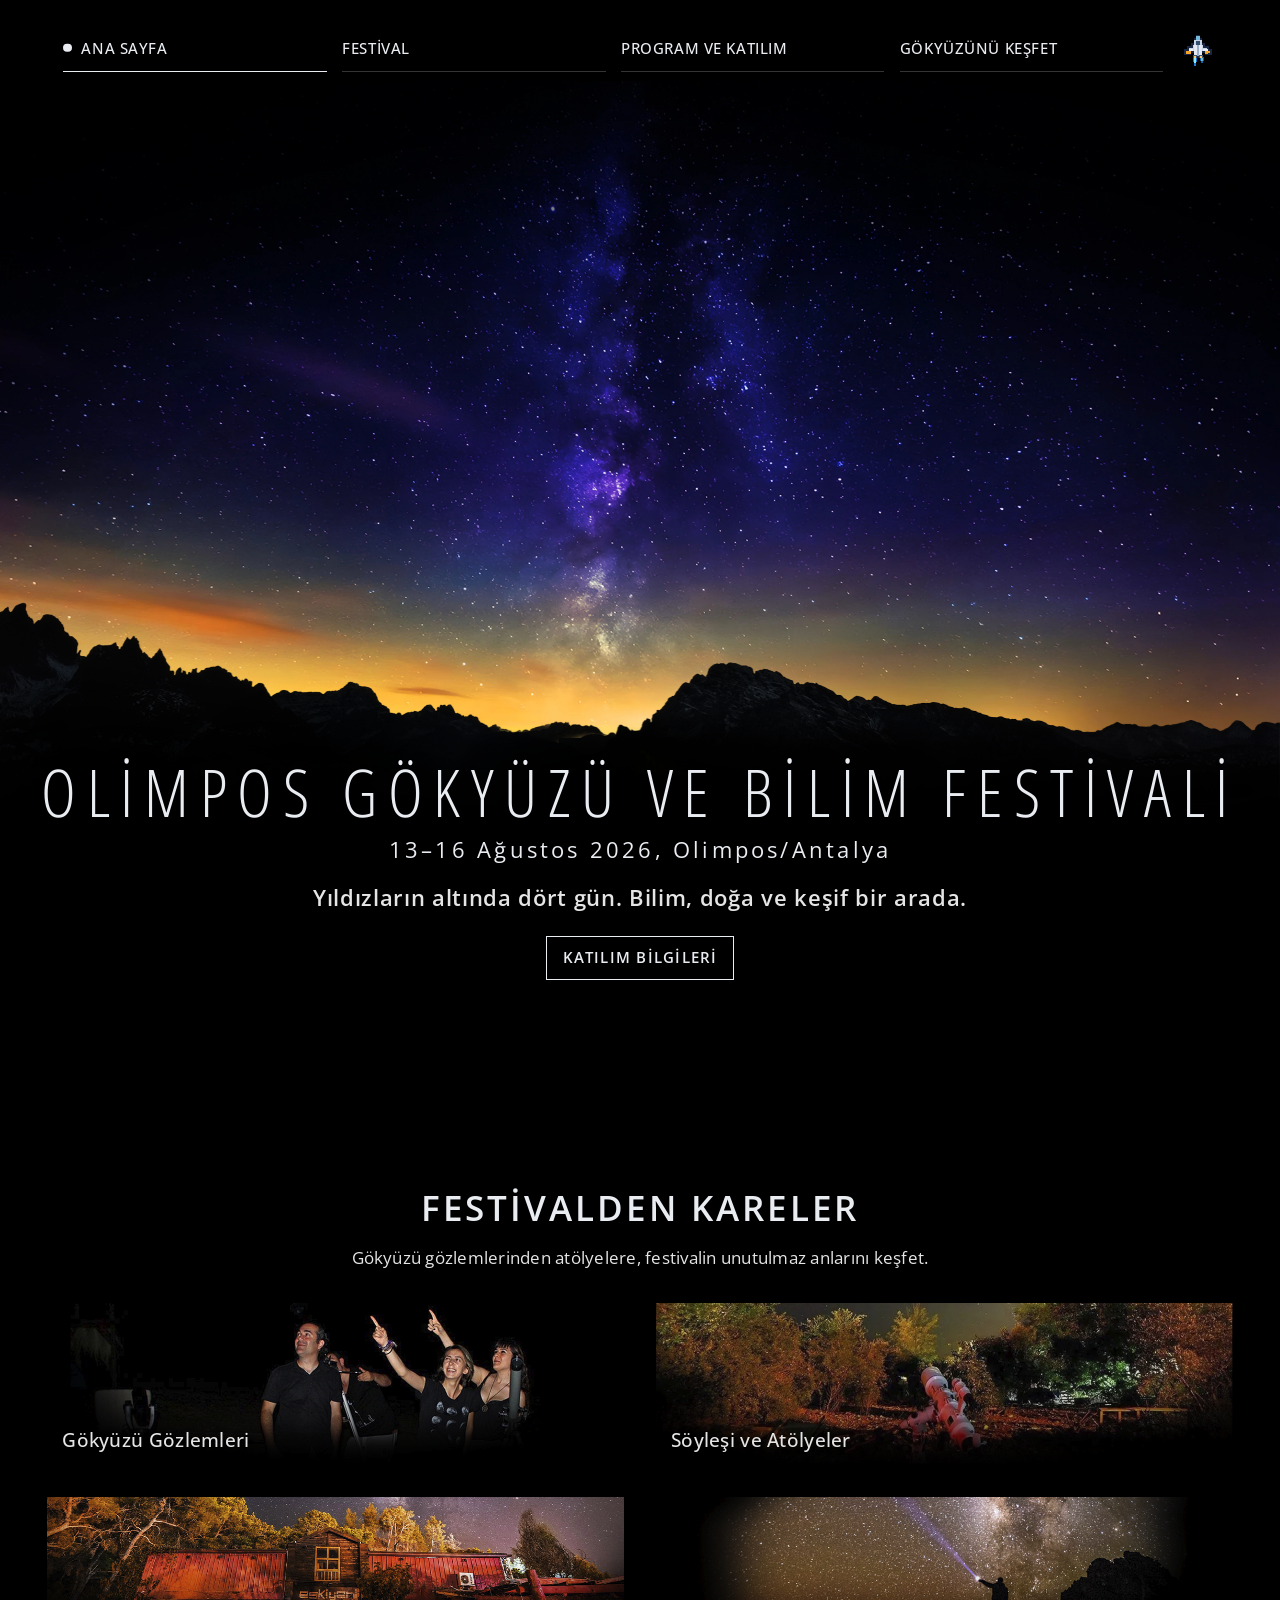
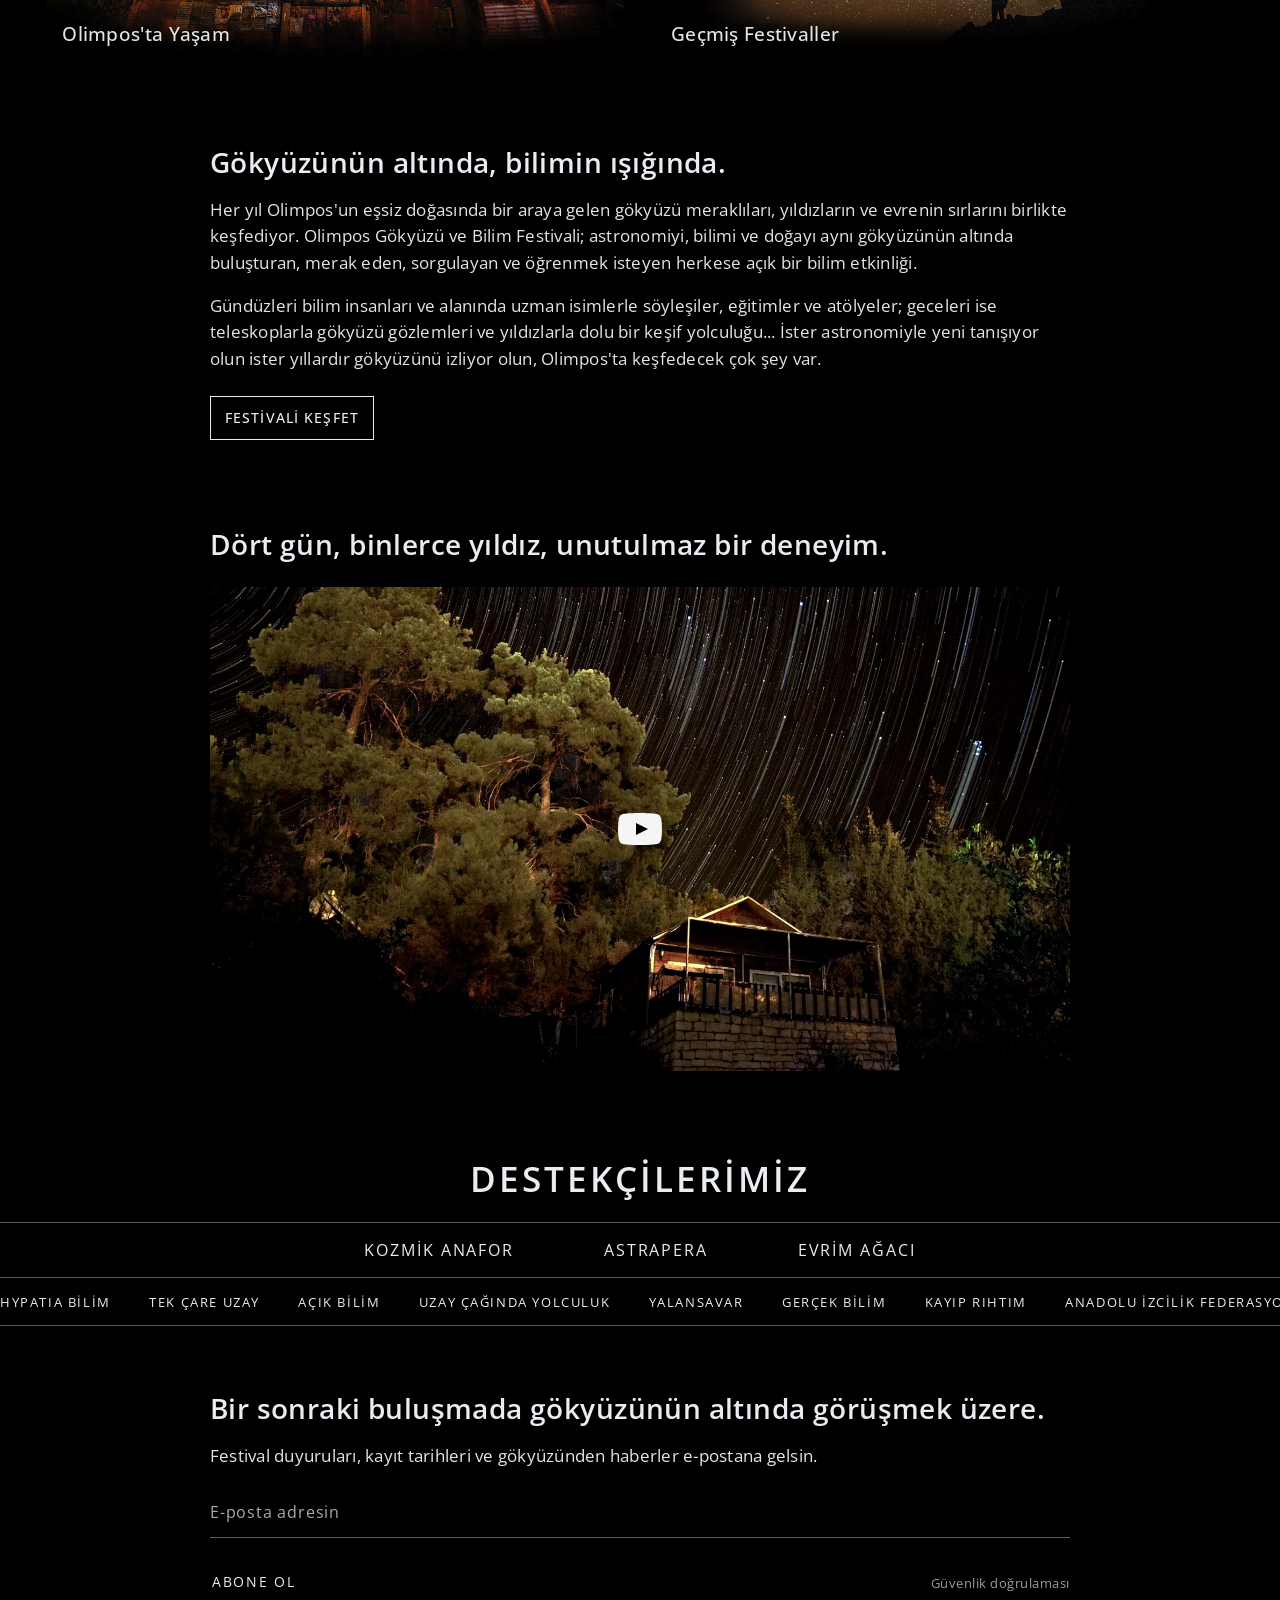
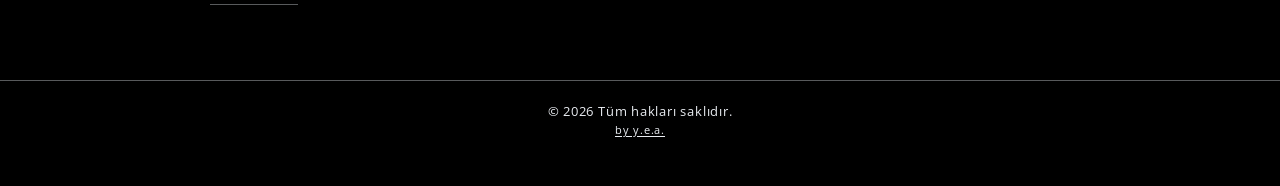
==== index.html @ 91cde5ea "Prevent page scrolling during exploration" ====
<!doctype html>
<html lang="tr">
  <head>
    <meta charset="utf-8">
    <script>document.documentElement.classList.add("hero-initializing"); setTimeout(() => document.documentElement.classList.remove("hero-initializing"), 4000);</script>
    <style>@media (prefers-reduced-motion: no-preference) { .hero-initializing :is(.cloud, .festival-logo, .hero-telescope) { visibility: hidden; } }</style>
    <meta name="viewport" content="width=device-width, initial-scale=1">
    <meta name="theme-color" content="#000000">
    <meta name="description" content="Olimpos Gökyüzü ve Bilim Festivali — 13–16 Ağustos 2026, Olimpos/Antalya.">
    <title>Olimpos Gökyüzü ve Bilim Festivali</title>
    <link rel="preload" href="assets/fonts/OpenSans-Variable.ttf" as="font" type="font/ttf" crossorigin>
    <link rel="stylesheet" href="design-tokens.css?v=20261112-alignment">
    <link rel="stylesheet" href="styles.css?v=20261112-alignment">
    <link rel="stylesheet" href="revision-type.css?v=20261112-alignment">
    <link rel="stylesheet" href="revision-supporters.css?v=20261114-mobile">
    <link rel="stylesheet" href="revision-hero.css?v=20261114-mobile">
    <link rel="stylesheet" href="exploration.css?v=20261120-home-nav">
    <script type="module" src="main.js?v=20261121-scroll-lock"></script>
  </head>
  <body class="homepage">
    <a class="skip-link" href="#top">İçeriğe geç</a>
    <header class="site-header" aria-label="Ana gezinme">
      <button class="menu-toggle" type="button" aria-expanded="false" aria-controls="main-navigation" aria-label="Menüyü aç"><span></span><span></span><span></span></button>
      <nav class="nav-grid" id="main-navigation">
        <a class="nav-link is-current" href="#top" aria-current="page">ANA SAYFA</a>
        <a class="nav-link" href="#festival">FESTİVAL</a>
        <a class="nav-link" href="#katilim">PROGRAM VE KATILIM</a>
        <a class="nav-link" href="#kesfet">GÖKYÜZÜNÜ KEŞFET</a>
        <button class="exploration-launch" type="button" aria-label="Uzay yolculuğunu başlat"><img src="assets/hero/olimpos-uzay-araci.svg" alt=""><span>Biraz uzayda kaybolmaya ne dersin?</span></button>
      </nav>
    </header>

    <main id="top">
      <section class="hero" aria-labelledby="hero-title">
        <div class="hero-stage">
        <div class="hero-art">
          <div class="hero-art-frame" aria-hidden="true">
          <img class="hero-sky" width="3840" height="2160" fetchpriority="high" src="assets/hero/sky.webp?v=20261111-sky-32" alt="">
          <img class="cloud cloud-1" src="assets/hero/cloud-1.webp?v=20261111-assets-22" alt="">
          <img class="cloud cloud-2" src="assets/hero/cloud-2.webp?v=20261111-assets-22" alt="">
          <img class="cloud cloud-3" src="assets/hero/cloud-3.webp?v=20261111-assets-22" alt="">
          <img class="cloud cloud-4" src="assets/hero/cloud-4.webp?v=20261111-assets-22" alt="">
          <img class="cloud cloud-5" src="assets/hero/cloud-5.webp?v=20261111-assets-22" alt="">
          <img class="cloud cloud-6" src="assets/hero/cloud-6.webp?v=20261111-assets-22" alt="">
          <img class="cloud cloud-7" src="assets/hero/cloud-7.webp?v=20261111-assets-22" alt="">
          <img class="cloud cloud-8" src="assets/hero/cloud-8.webp?v=20261111-assets-22" alt="">
          <img class="festival-logo" width="790" height="954" src="assets/hero/festival-logo.webp?v=20261030-mobile-7" alt="Olimpos Gökyüzü ve Bilim Festivali logosu">
          <img class="hero-mountains" src="assets/hero/mountains.webp?v=20261111-mountains-31" alt="">
          <img class="hero-telescope" width="210" height="390" src="assets/hero/telescope.svg?v=20261030-mobile-7" alt="">
          </div>
          <div class="exploration" hidden>
            <button class="exploration-sound" type="button" aria-label="Müziği aç" aria-pressed="false">♪ <span>Ses aç</span></button>
            <button class="exploration-tilt exploration-button" type="button" hidden>Eğim kontrolünü aç</button>
            <p class="exploration-touch-hint" hidden>Çıkmak için dokun veya kaydır</p>
            <canvas class="exploration-canvas" aria-hidden="true"></canvas>
            <p class="exploration-hint">Yön: Fare / ↑ ↓ ← →<br>Hızlanma: Shift • Çıkış: Esc</p>
            <div class="exploration-card" hidden>
              <strong class="exploration-card-title"></strong>
              <div class="exploration-card-progress" aria-hidden="true"></div>
              <p class="exploration-card-text"></p>
            </div>
          </div>
        </div>
        <div class="hero-copy">
          <h1 id="hero-title">OLİMPOS GÖKYÜZÜ VE BİLİM FESTİVALİ</h1>
          <p class="hero-date">13–16 Ağustos 2026, <a class="location-link" id="festival-location" href="https://www.google.com/maps/place/Olympos+DonKi%C5%9Fot+Pansiyon/@36.3846745,30.4477961,17z/data=!3m1!4b1!4m9!3m8!1s0x14c236da8fca4981:0x79dd71e3583a128e!5m2!4m1!1i2!8m2!3d36.3846745!4d30.4477961!16s%2Fg%2F113fjj8ng?entry=ttu&amp;g_ep=EgoyMDI2MTAyOC4wIKXMDSoASAFQAw%3D%3D" target="_blank" rel="noopener noreferrer">Olimpos/Antalya</a></p>
          <p class="hero-tagline">Yıldızların altında dört gün. Bilim, doğa ve keşif bir arada.</p>
          <a class="outline-link hero-cta" id="katilim" href="#footer">KATILIM BİLGİLERİ</a>
        </div>
        </div>
      </section>

      <section class="gallery page-section" id="kesfet" aria-labelledby="gallery-title">
        <header class="section-heading reveal">
          <h2 id="gallery-title">FESTİVALDEN KARELER</h2>
          <p>Gökyüzü gözlemlerinden atölyelere, festivalin unutulmaz anlarını keşfet.</p>
        </header>
        <div class="gallery-grid" id="gallery-grid"></div>
      </section>

      <section class="about page-section" id="festival" aria-labelledby="about-title">
        <div class="about-copy reveal">
          <h2 id="about-title">Gökyüzünün altında, bilimin ışığında.</h2>
          <p>Her yıl Olimpos'un eşsiz doğasında bir araya gelen gökyüzü meraklıları, yıldızların ve evrenin sırlarını birlikte keşfediyor. Olimpos Gökyüzü ve Bilim Festivali; astronomiyi, bilimi ve doğayı aynı gökyüzünün altında buluşturan, merak eden, sorgulayan ve öğrenmek isteyen herkese açık bir bilim etkinliği.</p>
          <p>Gündüzleri bilim insanları ve alanında uzman isimlerle söyleşiler, eğitimler ve atölyeler; geceleri ise teleskoplarla gökyüzü gözlemleri ve yıldızlarla dolu bir keşif yolculuğu... İster astronomiyle yeni tanışıyor olun ister yıllardır gökyüzünü izliyor olun, Olimpos'ta keşfedecek çok şey var.</p>
          <a class="outline-link about-link" href="#footer">FESTİVALİ KEŞFET</a>
        </div>
      </section>

      <section class="film page-section" aria-labelledby="film-title">
        <div class="film-inner reveal">
          <h2 id="film-title">Dört gün, binlerce yıldız, unutulmaz bir deneyim.</h2>
          <button class="film-cover" type="button" aria-label="Festival videosunu oynat">
            <img src="assets/images/video-cover.webp" alt="Olimpos'ta yıldız izleri ve gece manzarası">
            <span class="play-mark" aria-hidden="true"><svg viewBox="0 0 46 32"><path d="M44.1 5a5.6 5.6 0 0 0-3.9-4C36.8 0 23 0 23 0S9.2 0 5.8 1A5.6 5.6 0 0 0 1.9 5 57 57 0 0 0 1 16a57 57 0 0 0 .9 11 5.6 5.6 0 0 0 3.9 4c3.4 1 17.2 1 17.2 1s13.8 0 17.2-1a5.6 5.6 0 0 0 3.9-4A57 57 0 0 0 45 16a57 57 0 0 0-.9-11Z" fill="currentColor"/><path d="m19 22 12-6-12-6v12Z" fill="#000"/></svg></span>
          </button>
        </div>
      </section>

      <section class="supporters" aria-labelledby="supporters-title">
        <h2 class="reveal" id="supporters-title">DESTEKÇİLERİMİZ</h2>
        <div class="supporter-featured" id="featured-supporters"></div>
        <div class="marquee" tabindex="0" aria-label="Festival destekçileri">
          <div class="marquee-track" id="supporter-track"></div>
        </div>
      </section>

      <section class="newsletter page-section" aria-labelledby="newsletter-title">
        <div class="newsletter-inner reveal">
          <h2 id="newsletter-title">Bir sonraki buluşmada gökyüzünün altında görüşmek üzere.</h2>
          <p>Festival duyuruları, kayıt tarihleri ve gökyüzünden haberler e-postana gelsin.</p>
          <form class="newsletter-form" aria-label="E-posta bülteni">
            <label class="visually-hidden" for="email">E-posta adresin</label>
            <input id="email" name="email" type="email" placeholder="E-posta adresin" autocomplete="email" aria-describedby="newsletter-status" required>
            <div class="captcha-slot" id="captcha-slot" aria-label="CAPTCHA doğrulama alanı"><span>Güvenlik doğrulaması</span></div>
            <input class="honeypot" name="website" tabindex="-1" autocomplete="off" aria-hidden="true">
            <button class="outline-link text-link" type="submit">ABONE OL</button>
            <p class="newsletter-status" id="newsletter-status" role="status" aria-live="polite"></p>
          </form>
        </div>
      </section>
    </main>

    <footer class="site-footer" id="footer">
      <p>© 2026 Tüm hakları saklıdır.<br><a class="footer-credit" href="https://yemreatasayar.com/" target="_blank" rel="noopener noreferrer">by y.e.a.</a></p>
    </footer>
    <div class="sponsor-preview" aria-hidden="true"><img alt=""></div>
  </body>
</html>
---- design-tokens.css ----
:root {
  --color-bg: #000; --color-heading: #e9ecf1; --color-body: #e5e5e5;
  --color-muted: #9b9b9b; --color-accent: #eec341; --color-divider: rgba(232,236,241,.38);
  --color-border: #e9ecf1; --color-error: #ff9b9b;
  --ink: var(--color-bg); --paper: var(--color-heading); --copy: var(--color-body);
  --muted: var(--color-muted); --hairline: var(--color-divider);
  --gutter: clamp(32px, 3.7vw, 80px); --wide-max: 1600px; --reading-max: 860px;
  --section-space: clamp(64px, 6.7vw, 104px); --newsletter-space: clamp(48px, 5vw, 72px);
  --section-gap: var(--section-space); --newsletter-gap: var(--newsletter-space);
  --section-title-size: clamp(28px, 2.7vw, 42px); --content-title-size: clamp(24px, 2.15vw, 32px);
  --page-title-size: clamp(36px, 3.5vw, 56px); --card-title-size: clamp(18px, 1.5vw, 24px);
  --body-size: clamp(16px, 1.3vw, 20px); --helper-size: clamp(14px, 1.05vw, 16px);
  --action-font-size: clamp(14px, 1.08vw, 16px); --control-height: 44px;
  --space-heading: 16px; --space-content: 32px; --space-paragraph: 16px;
  --space-action: 24px; --space-field: 8px; --card-gap: 32px;
  --motion-action: .22s; --motion-reveal: .5s;
}
@media (max-width: 800px) {
  :root { --gutter: clamp(20px, 5vw, 40px); --section-space: 56px; --newsletter-space: 48px;
    --section-title-size: clamp(26px, 4.4vw, 34px); --content-title-size: clamp(23px, 3.8vw, 28px);
    --page-title-size: clamp(30px, 6vw, 40px); --card-title-size: 19px; --body-size: 16px;
    --helper-size: 14px; --action-font-size: 14px; --space-content: 24px; --card-gap: 16px; }
}
@media (max-width: 520px) { :root { --card-title-size: 18px; } }
---- styles.css ----
@font-face {
  font-family: "Open Sans";
  src: url("assets/fonts/OpenSans-Variable.ttf") format("truetype");
  font-style: normal;
  font-weight: 300 800;
  font-display: swap;
}
@font-face {
  font-family: "Open Sans Condensed";
  src: url("assets/fonts/OpenSans-Condensed-Light.ttf") format("truetype");
  font-style: normal;
  font-weight: 300;
  font-display: swap;
}

:root {
  color-scheme: dark;
  font-family: "Open Sans", Arial, sans-serif;
  font-synthesis: none;
  text-rendering: optimizeLegibility;
  background: #000000;
  color: var(--paper);
}
* { box-sizing: border-box; }
html { scroll-behavior: smooth; background: #000000; }
body { margin: 0; min-width: 320px; background: #000000; overflow-x: hidden; }
main, section, footer { background-color: #000000; }
a { color: inherit; text-decoration: none; }
button, input { font: inherit; }
.visually-hidden { position: absolute; width: 1px; height: 1px; padding: 0; margin: -1px; overflow: hidden; clip: rect(0,0,0,0); white-space: nowrap; border: 0; }

.site-header { position: fixed; z-index: 10; inset: 0 0 auto; padding: 2.22vw 4.95vw 0; background: transparent; transition: background-color .22s ease; }
.site-header.is-scrolled { background: rgba(0, 0, 0, .9); }
.nav-grid { display: grid; grid-template-columns: repeat(4, 1fr); gap: 1.8vw; }
.nav-link { position: relative; display: block; width: 100%; padding: 0 0 .48vw; border-bottom: 1px solid rgba(233,236,241,.22); color: var(--paper); font-size: clamp(9px, 1.04vw, 15px); letter-spacing: .05em; line-height: 1.3; transition: color .25s ease; }
.nav-link { padding-left: 18px; }
.nav-link::after { content: ""; position: absolute; inset: auto 100% -1px 0; height: 1px; background: currentColor; transition: right .25s ease; }
.nav-link::before { content: ""; position: absolute; left: 0; top: .38em; width: .55em; height: .55em; border-radius: 50%; background: currentColor; opacity: 0; transform: scale(.65); transition: opacity .2s ease, transform .2s ease; }
.nav-link:hover, .nav-link:focus-visible { color: #eec341; }
.nav-link:hover::before, .nav-link:focus-visible::before { opacity: 1; transform: scale(1); }
.nav-link:hover::after, .nav-link:focus-visible::after, .nav-link.is-current::after, .nav-link[aria-current="page"]::after { right: 0; }
.nav-link[aria-current="page"] { padding-left: 18px; }
.nav-link[aria-current="page"]::before { content: ""; position: absolute; left: 0; top: .364453125em; width: .57109375em; height: .57109375em; border-radius: 50%; background: currentColor; }
.nav-link[aria-current="page"]::before { opacity: 1; transform: none; }
@supports (height: 1cap) {
  .nav-link[aria-current="page"]::before { top: calc(.65em - .4cap); width: .8cap; height: .8cap; }
}
.nav-link:focus-visible, .outline-link:focus-visible, .film-cover:focus-visible, .marquee:focus-visible { outline: 1px solid var(--paper); outline-offset: 5px; }

.hero { --hero-runway: clamp(360px, 39vw, 560px); --hero-stage-height: min(73.7vw, 1061px); position: relative; height: calc(var(--hero-stage-height) + var(--hero-runway)); min-height: 0; isolation: isolate; }
.hero-stage { position: sticky; z-index: 1; top: 0; width: min(100%, 1440px); height: var(--hero-stage-height); margin-inline: auto; overflow-x: clip; overflow-y: visible; }
.hero-art { position: absolute; z-index: 0; inset: 0 auto auto 0; width: 100%; height: min(65.42vw, 942px); overflow: visible; }
.hero-art-frame { position: relative; top: 0; left: 0; width: 100%; height: 100%; overflow: hidden; }
.hero-art img { position: absolute; display: block; height: auto; user-select: none; pointer-events: none; }
.hero-sky { z-index: 0; left: 0; top: 14.01%; width: 100%; height: 85.99% !important; object-fit: cover; object-position: center; }
.hero-mountains { z-index: 8; left: 0; top: 82.48%; width: 100%; height: 17.52% !important; object-fit: fill; }
.cloud { z-index: 2; width: auto; opacity: 1; }
.cloud-1 { left: 70.52%; top: 51.00%; width: 9.72%; }
.cloud-2 { left: 78.47%; top: 19.12%; width: 29.55%; }
.cloud-3 { left: 28.42%; top: 10.12%; width: 22.66%; }
.cloud-4 { left: -3.13%; top: 7.60%; width: 17.45%; }
.cloud-5 { left: -4.17%; top: 44.61%; width: 11.08%; }
.cloud-6 { left: 12.71%; top: 35.54%; width: 26.94%; }
.cloud-7 { left: 49.35%; top: 28.88%; width: 23.12%; }
.cloud-8 { left: 26.97%; top: 55.44%; width: 10.61%; }
.cloud-7, .cloud-8 { z-index: 6; }
.festival-logo { z-index: 7; left: 39.14%; top: 30.96%; width: 21.90%; }
.hero-telescope { z-index: 9; left: 44.45%; top: 64%; width: 14.6%; height: 41% !important; object-fit: fill; }
.hero-copy { position: absolute; z-index: 7; top: 61.35vw; left: 0; width: 100%; text-align: center; }
.hero-copy h1 { margin: 0 auto; max-width: 95%; color: var(--paper); font-family: "Open Sans Condensed", "Open Sans", sans-serif; font-size: clamp(31px, 5.18vw, 74.6px); font-weight: 300; letter-spacing: .16em; line-height: 1.16; white-space: nowrap; }
.hero-date { display: inline-block; margin: .3vw 0 0; color: var(--paper); font-size: clamp(12px, 1.74vw, 25px); letter-spacing: .12em; transition: color .2s ease; }
.hero-date:hover, .hero-date:focus-visible { color: #eec341; }
.outline-link { display: inline-block; border: 1px solid var(--hairline); padding: .35em .8em; color: var(--paper); background: transparent; font-size: clamp(10px, 1.04vw, 15px); font-weight: 400; letter-spacing: .12em; line-height: 1.3; transition: color .22s ease, background-color .22s ease, border-color .22s ease; }
.outline-link:hover, .outline-link:focus-visible { color: #000000; border-color: #eec341; background: #eec341; }
.text-link { border: 0; border-bottom: 1px solid var(--hairline); padding-inline: 0; background: transparent; text-decoration: none; }
.text-link:hover, .text-link:focus-visible { color: #eec341; border-color: #eec341; background: transparent; }
.hero-cta { margin-top: 1.18vw; border: 0; border-bottom: 1px solid var(--hairline); padding: .1em 0 .42em; }

.page-section { width: 100%; }
.gallery { margin-top: calc(var(--section-gap) - .52vw); padding: 0 3.7vw; }
.section-heading { text-align: center; }
.section-heading h2 { margin: 0; font-size: clamp(17px, 2.43vw, 35px); font-weight: 400; letter-spacing: .12em; line-height: 1.35; }
.section-heading p { margin: 1.35vw 0 0; color: var(--copy); font-size: clamp(11px, 1.25vw, 18px); letter-spacing: .05em; }
.gallery-grid { display: grid; grid-template-columns: repeat(2, minmax(0, 1fr)); column-gap: 2.35vw; row-gap: 2.1vw; margin-top: 2.4vw; }
.gallery-card { position: relative; display: block; aspect-ratio: 651 / 182; overflow: hidden; color: var(--copy); transition: transform .3s ease; }
.gallery-card:hover, .gallery-card:focus-visible { transform: translateY(-5px); }
.gallery-card:hover span, .gallery-card:hover i, .gallery-card:focus-visible span, .gallery-card:focus-visible i { color: #eec341; }
.gallery-card img { width: 100%; height: 100%; object-fit: cover; display: block; transition: transform .3s ease; }
.gallery-card:hover img, .gallery-card:focus-visible img { transform: scale(1.02); }
.gallery-card::after { content: ""; position: absolute; inset: 45% 0 0; background: linear-gradient(transparent, rgba(0,0,0,.38)); pointer-events: none; }
.gallery-card span { position: absolute; z-index: 1; left: 2.6%; bottom: 7%; font-size: clamp(11px, 1.25vw, 18px); letter-spacing: .05em; }
.gallery-card i { position: absolute; z-index: 1; right: 3%; bottom: 8%; font-size: 1.15em; font-style: normal; transition: transform .3s ease; }
.gallery-card:hover i, .gallery-card:focus-visible i { transform: translate(3px,-2px); }

.about { margin-top: var(--section-gap); padding: 0; }
.about-copy { width: min(53vw, 760px); margin: 0 auto; color: var(--copy); }
.about h2 { margin: 0 0 1.5vw; color: var(--paper); font-size: clamp(17px, 1.74vw, 25px); font-weight: 700; letter-spacing: .05em; }
.about p { margin: 0 0 1.3vw; font-size: clamp(12px, 1.25vw, 18px); line-height: 1.32; }
.about-link { margin-top: .55vw; font-size: clamp(9px, 1.04vw, 15px); }

.film { margin-top: var(--section-gap); }
.film-inner { width: min(53vw, 760px); margin: 0 auto; }
.film h2 { margin: 0 0 2.55vw; color: var(--paper); font-size: clamp(17px, 1.74vw, 25px); font-weight: 700; letter-spacing: .05em; }
.film-cover { position: relative; display: block; width: 100%; aspect-ratio: 759 / 427; padding: 0; border: 0; overflow: hidden; background: #000000; color: white; cursor: pointer; }
.film-cover img { display: block; width: 100%; height: 100%; object-fit: cover; }
.play-mark { position: absolute; top: 50%; left: 50%; width: 46px; color: #f5f5f5; transform: translate(-50%,-50%); transition: transform .22s ease; }
.play-mark svg { display: block; width: 100%; }
.film-cover:hover .play-mark, .film-cover:focus-visible .play-mark { transform: translate(-50%,-50%) scale(1.06); }
.film-cover:hover .play-mark, .film-cover:focus-visible .play-mark { color: #eec341; }

.supporters { margin-top: var(--section-gap); text-align: center; }
.supporters h2 { margin: 0 0 2vw; color: var(--paper); font-size: clamp(15px, 1.74vw, 25px); font-weight: 400; letter-spacing: .05em; }
.supporter-featured { display: flex; justify-content: center; align-items: center; gap: 7vw; min-height: 4.1vw; border-top: 1px solid var(--hairline); border-bottom: 1px solid var(--hairline); }
.supporter-name { color: var(--paper); font-size: clamp(10px, 1.25vw, 18px); letter-spacing: .12em; white-space: nowrap; cursor: default; }
.supporter-link { display: inline-block; color: inherit; text-decoration: none; }
.supporter-link:hover, .supporter-link:focus-visible { color: #eec341; }
.supporter-link:focus-visible { outline: 1px solid var(--paper); outline-offset: 4px; }
.marquee { height: 3.3vw; min-height: 35px; overflow: hidden; border-bottom: 1px solid var(--hairline); cursor: grab; touch-action: pan-y; user-select: none; -webkit-user-select: none; -webkit-user-drag: none; }
.marquee.is-dragging { cursor: grabbing; }
.marquee-track { display: flex; width: max-content; height: 100%; align-items: center; animation: supporter-scroll var(--marquee-duration, 48s) linear infinite; }
.marquee-set { display: flex; flex: none; align-items: center; gap: 3vw; padding-right: 3vw; }
.marquee .supporter-name { font-size: clamp(9px, 1.04vw, 15px); }
@keyframes supporter-scroll { from { transform: translateX(var(--marquee-start, 0)); } to { transform: translateX(var(--marquee-offset, -1087px)); } }
.marquee:hover .marquee-track, .marquee:focus-within .marquee-track { animation-play-state: paused; }
.marquee.is-dragging .marquee-track, .marquee.is-drag-release .marquee-track { animation-play-state: running !important; }
.marquee .supporter-link { -webkit-user-drag: none; }
.marquee .supporter-link { cursor: grab; }
.marquee.is-dragging .supporter-link { cursor: grabbing; }
.sponsor-preview { position: fixed; z-index: 50; left: 0; top: 0; display: grid; place-items: center; width: 220px; height: 126px; padding: 14px 20px; border-radius: 999px; background: #fff; opacity: 0; pointer-events: none; transform: translate(-50%,-50%) scale(.98); transition: opacity .12s ease, transform .12s ease; }
.sponsor-preview.is-visible { opacity: 1; transform: translate(-50%,-50%) scale(1); }
.sponsor-preview img { display: block; width: 100%; height: 100%; object-fit: contain; }

.newsletter { margin-top: var(--section-gap); }
.newsletter-inner { width: min(53vw, 760px); margin: 0 auto; color: var(--copy); }
.newsletter h2 { margin: 0 0 .8vw; color: var(--paper); font-size: clamp(18px, 1.74vw, 25px); font-weight: 400; letter-spacing: .12em; }
.newsletter p { margin: 0 0 2vw; font-size: clamp(11px, 1.25vw, 18px); letter-spacing: .05em; }
.newsletter-form { width: 100%; }
.captcha-slot { display: flex; align-items: center; width: 300px; min-height: 66px; margin-top: 16px; color: var(--muted); font-size: 11px; letter-spacing: .04em; }
.captcha-slot:empty { min-height: 0; }
.newsletter-form .honeypot { position: absolute; left: -10000px; width: 1px; height: 1px; }
.newsletter-status { min-height: 1.5em; margin: 10px 0 0; color: #eec341; font-size: 12px; }
.newsletter-form button:disabled { opacity: .55; cursor: wait; }
.newsletter-form input { display: block; width: 100%; padding: 0 0 .55vw; border: 0; border-bottom: 1px solid var(--hairline); border-radius: 0; color: var(--muted); background: transparent; font-size: clamp(10px, 1.04vw, 15px); letter-spacing: .12em; outline: 0; }
.newsletter-form input::placeholder { color: var(--muted); opacity: 1; }
.newsletter-form input:focus { border-color: white; }
.newsletter-form button { margin-top: .9vw; padding: .15em 0 .4em; border: 0; border-bottom: 1px solid var(--hairline); cursor: pointer; }
.site-footer { display: flex; justify-content: center; align-items: center; min-height: 8.3vw; margin-top: var(--section-gap); border-top: 1px solid var(--hairline); text-align: center; }
.footer-credit { text-decoration: underline; text-underline-offset: .2em; }
.footer-credit:hover, .footer-credit:focus-visible { color: #eec341; }
.site-footer p { margin: 0; color: var(--paper); font-size: clamp(9px, .9vw, 13px); letter-spacing: .12em; line-height: 1.5; }

.reveal { opacity: 0; transform: translateY(12px); transition: opacity .45s ease, transform .45s ease; }
.reveal.is-revealed { opacity: 1; transform: translateY(0); }

@media (min-width: 1441px) {
  .site-header { padding-top: 32px; }
  .hero-copy { top: 883px; }
}
@media (max-width: 1024px) {
  .hero-mountains { left: -8%; width: 116%; object-fit: cover; object-position: center bottom; }
}
@media (max-width: 800px) {

  .site-header { padding: 24px 6vw 0; }
  .nav-grid { gap: 3vw; }
  .nav-link { font-size: clamp(8px, 1.6vw, 12px); padding-bottom: 6px; }
  .hero { --hero-stage-height: max(740px, 120vw); --hero-runway: 360px; height: calc(var(--hero-stage-height) + var(--hero-runway)); min-height: 0; }
  .hero-stage { height: var(--hero-stage-height); }
  .hero-art { top: 0; height: auto; }
  .hero-art-frame { height: min(max(480px, 84.6vw), calc(100vh - 110px)); overflow: hidden; }
  .hero-sky { top: 0; height: 100% !important; object-position: center; }
  .hero-mountains { left: -10%; top: auto; bottom: 0; width: 120%; height: 17.52% !important; object-fit: cover; object-position: center bottom; }
  .cloud { opacity: .8; }
  .festival-logo { left: 39.14%; top: 30.96%; width: 21.90%; }
  .hero-telescope { left: 44.45%; top: 61%; width: 14.6%; height: 44% !important; }
  .hero-copy { top: auto; bottom: 56px; padding: 0 5vw; }
  .hero-copy h1 { max-width: none; font-size: clamp(24px, 6.2vw, 42px); letter-spacing: .09em; white-space: normal; }
  .hero-date { margin-top: 10px; font-size: clamp(12px, 2.6vw, 17px); letter-spacing: .08em; }
  .hero-cta { margin-top: 12px; font-size: 12px; }
  .gallery { margin-top: calc(var(--section-gap) - 56px); padding: 0 5vw; }
  .section-heading h2 { font-size: clamp(17px, 3vw, 24px); }
  .section-heading p { margin-top: 12px; font-size: 12px; }
  .gallery-grid { column-gap: 3vw; row-gap: 14px; margin-top: 25px; }
  .gallery-card { aspect-ratio: 1.55; }
  .gallery-card span { font-size: clamp(10px, 2vw, 14px); }
  .about { margin-top: var(--section-gap); }
  .about-copy, .film-inner, .newsletter-inner { width: min(84vw, 620px); }
  .about h2, .film h2 { font-size: 18px; line-height: 1.4; }
  .about p { margin-bottom: 14px; font-size: 13px; line-height: 1.5; }
  .film { margin-top: var(--section-gap); }
  .film h2 { margin-bottom: 20px; }
  .supporters { margin-top: var(--section-gap); }
  .supporters h2 { margin-bottom: 18px; }
  .supporter-featured { min-height: 48px; gap: 8vw; }
  .supporter-name { font-size: clamp(9px, 2vw, 13px); }
  .marquee { height: 42px; }
  .marquee-set { gap: 6vw; padding-right: 6vw; }
  .marquee .supporter-name { font-size: 10px; }
  .newsletter { margin-top: var(--section-gap); }
  .newsletter h2 { font-size: 18px; letter-spacing: .06em; }
  .newsletter p { margin-bottom: 20px; font-size: 12px; }
  .newsletter-form input { padding-bottom: 9px; font-size: 12px; }
  .newsletter-form button { margin-top: 12px; font-size: 11px; }
  .site-footer { min-height: 88px; margin-top: var(--section-gap); }
  .sponsor-preview { display: none; }
}
@media (max-width: 520px) {

  .nav-grid { grid-template-columns: repeat(4, max-content); justify-content: space-between; gap: 2vw; }
  .nav-link { font-size: 8px; letter-spacing: .025em; }
  .hero { --hero-stage-height: 720px; height: calc(var(--hero-stage-height) + var(--hero-runway)); }
  .hero-art { top: 0; height: auto; min-height: 0; }
  .cloud-1 { width: 25%; }
  .cloud-2 { width: 33%; }
  .cloud-3 { width: 28%; }
  .cloud-4, .cloud-5, .cloud-8 { width: 15%; }
  .cloud-6, .cloud-7 { width: 28%; }
  .hero-copy { bottom: 44px; }
  .hero-copy h1 { font-size: 26px; }
  .gallery-grid { grid-template-columns: 1fr; row-gap: 12px; }
  .gallery-card { aspect-ratio: 2.2; }
  .about { margin-top: var(--section-gap); }
  .gallery { margin-top: calc(var(--section-gap) - 44px); }
  .supporter-featured { gap: 5vw; }
  .supporter-name { font-size: 8px; letter-spacing: .08em; }
}
@media (prefers-reduced-motion: reduce) {
  *, *::before, *::after { scroll-behavior: auto !important; animation-duration: .01ms !important; animation-iteration-count: 1 !important; transition-duration: .01ms !important; }
  .reveal { opacity: 1; transform: none; }
  .hero { height: var(--hero-stage-height); min-height: var(--hero-stage-height); }
  .hero-stage { position: relative; top: auto; }
  .marquee { height: auto; min-height: 0; overflow: visible; padding: 12px 5vw; }
  .marquee-track { display: block; width: auto; height: auto; animation: none !important; }
  .marquee-set:not([aria-hidden="true"]) { width: auto; flex-wrap: wrap; justify-content: center; gap: 12px 24px; padding: 0; }
  .marquee-set[aria-hidden="true"] { display: none; }
}

/* 30 October: corrected alignment and contained sponsor previews. */
.nav-link { padding-left: 0; }
.nav-link:not([aria-current="page"])::before { content: none; }
.nav-link[aria-current="page"] { padding-left: 18px; }
.hero-cta { display: table; margin-inline: auto; }
.sponsor-preview { overflow: hidden; }
.sponsor-preview img { min-width: 0; min-height: 0; max-width: 100%; max-height: 100%; width: 100%; height: 98px; object-fit: contain; }
.newsletter-form { display: grid; grid-template-columns: auto minmax(0, 1fr); align-items: center; column-gap: 24px; }
.newsletter-form > input[type="email"], .newsletter-status { grid-column: 1 / -1; }
.newsletter-form > button { grid-column: 1; grid-row: 2; justify-self: start; }
.newsletter-form > .captcha-slot { grid-column: 2; grid-row: 2; justify-self: end; margin-top: 12px; width: auto; max-width: 100%; }
.newsletter-form > .captcha-slot[hidden] { display: none; }

.sponsor-preview img { width: 98px; height: 98px; border-radius: 50%; }
.sponsor-preview img.is-wide { width: 180px; height: 98px; border-radius: 0; }

/* Ellipse proportions taken from Elips.svg; preview and logos doubled. */
.sponsor-preview { width: 440px; height: 301.15px; padding: 28px 40px; border-radius: 50%; }
.sponsor-preview img { width: 196px; height: 196px; }
.sponsor-preview img.is-wide { width: 360px; height: 196px; }

.sponsor-preview { width: 404.8px; height: 277.06px; padding: 24px 22px; }
.sponsor-preview img.is-hypatia { border-radius: 0; }
.marquee:not(:hover):not(.is-keyboard-focus) .marquee-track { animation-play-state: running; }
.film-player { display: block; width: 100%; aspect-ratio: 759 / 427; height: auto; border: 0; }
/* Hover keeps the band moving; pointer hold is handled by the drag controller. */
.marquee:hover .marquee-track { animation-play-state: running; }
.marquee.is-keyboard-focus .marquee-track { animation-play-state: paused; }

.hero-date:hover, .hero-date:focus-visible { color: var(--paper); }
.location-link { transition: color .2s ease; }
.location-link:hover, .location-link:focus-visible { color: #eec341; }
.menu-toggle { display: none; }
@media (max-width: 800px) {
  .site-header { padding: 16px 5vw; }
  .menu-toggle { display: flex; flex-direction: column; justify-content: center; gap: 6px; margin-left: auto; width: 44px; height: 44px; padding: 8px; border: 0; color: var(--paper); background: #000; cursor: pointer; }
  .menu-toggle span { display: block; width: 100%; height: 2px; background: currentColor; }
  .menu-toggle:hover { color: #eec341; }
  .nav-grid { display: none; }
  .site-header.is-menu-open { background: #000; }
  .site-header.is-menu-open .nav-grid { display: grid; grid-template-columns: 1fr; gap: 22px; padding: 20px 0; }
  .nav-link { font-size: 15px; padding-bottom: 10px; }
  .festival-logo { width: 32.85%; left: 33.665%; }
  .hero-telescope { width: 21.9%; left: 40.8%; top: 68%; height: 66% !important; }
  .hero-copy { padding-inline: 5vw; }
  .hero-copy h1 { width: 100%; max-width: none; font-size: clamp(36px, 8.3vw, 66px); letter-spacing: .07em; line-height: 1.12; }
  .supporter-featured { flex-wrap: wrap; gap: 18px 28px; padding: 20px 5vw; }
  .supporter-name, .marquee .supporter-name { font-size: 18px; letter-spacing: .06em; }
  .marquee { height: 62px; }
}
@media (max-width: 800px) {
  .hero-telescope { top: 55%; }
}
@media (max-width: 800px) {
  .supporter-featured .supporter-name { font-size: clamp(15px, 1.74vw, 25px); }
  .marquee .supporter-name { font-size: 13px; }
}
@media (max-width: 800px) {
  .site-header { padding-block: 10px; }
  .menu-toggle { width: 35.2px; height: 35.2px; padding: 6.4px; gap: 4.8px; }
  .menu-toggle span { height: 1.6px; }
}

.gallery-card i { width: 22px; height: 22px; transition: none; }
.gallery-card:hover i, .gallery-card:focus-visible i { transform: none; }
.gallery-card i svg { display: block; width: 100%; height: 100%; overflow: visible; }
.gallery-card i path { stroke: currentColor; stroke-width: 1.6; stroke-linecap: butt; stroke-linejoin: round; stroke-dasharray: 1; stroke-dashoffset: 1; }
.gallery-card .arrow-stem { transition: stroke-dashoffset .24s ease .14s; }
.gallery-card .arrow-head { transition: stroke-dashoffset .18s ease; }
.gallery-card:hover .arrow-stem, .gallery-card:focus-visible .arrow-stem { stroke-dashoffset: 0; transition-delay: 0s; }
.gallery-card:hover .arrow-head, .gallery-card:focus-visible .arrow-head { stroke-dashoffset: 0; transition-delay: .18s; }

.hero-stage { position: relative; top: auto; }
.gallery { margin-top: var(--section-gap); }
@media (max-width: 800px) {
  .hero-copy { top: 608px; bottom: auto; }
}

/* Restore the original reversible scroll scene and its sticky runway. */
.hero { height: calc(var(--hero-stage-height) + var(--hero-runway)); }
.hero-stage { position: sticky; top: 0; height: var(--hero-stage-height); transform: none; }
@media (max-width: 800px) {
  .hero-copy { top: auto; bottom: 56px; }
}
@media (max-width: 520px) {
  .hero-copy { bottom: 44px; }
}
@media (prefers-reduced-motion: reduce) {
  .hero { height: var(--hero-stage-height); }
  .hero-stage { position: relative; top: auto; }
}

/* Content rhythm and typography — 31 October. */
.hero { --hero-stage-height: min(78vw, 1123px); }
.hero-tagline { max-width: 90%; margin: 18px auto 0; color: var(--copy); font-size: clamp(14px, 1.25vw, 18px); line-height: 1.5; letter-spacing: .03em; }
.section-heading h2, .supporters h2 { font-size: var(--section-title-size); font-weight: 500; line-height: 1.2; letter-spacing: .09em; }
.section-heading p { margin-top: 16px; font-size: var(--body-size); line-height: 1.5; }
.gallery-grid { margin-top: 28px; }
.about { margin-top: var(--section-gap); }
.about-copy, .film-inner, .newsletter-inner { width: min(60vw, 860px); }
.about h2, .film h2, .newsletter h2 { font-size: var(--content-title-size); line-height: 1.3; letter-spacing: .025em; }
.about h2 { margin-bottom: 20px; }
.about p { margin-bottom: 16px; font-size: var(--body-size); line-height: 1.6; }
.about-link { margin-top: 8px; }
.film { margin-top: clamp(48px, 4.5vw, 72px); }
.film h2 { margin-bottom: 24px; font-weight: 600; }
.supporters { margin-top: clamp(44px, 4vw, 64px); }
.supporters h2 { margin-bottom: 22px; }
.supporter-featured { min-height: 56px; }
.marquee { height: 48px; }
.newsletter { margin-top: clamp(48px, 4.5vw, 72px); }
.newsletter h2 { margin-bottom: 16px; font-weight: 500; text-wrap: balance; }
.newsletter p { font-size: var(--body-size); line-height: 1.5; margin-bottom: 24px; letter-spacing: .025em; }
.newsletter .newsletter-status { font-size: 13px; margin: 12px 0 0; }
.site-footer { margin-top: clamp(48px, 4.5vw, 72px); }
.sponsor-preview { width: 332px; height: 227.2px; padding: 20px 18px; transition: opacity .18s ease, transform .18s ease; transform: translate(-50%,-50%) scale(.92); }
.sponsor-preview.is-visible { transform: translate(-50%,-50%) scale(1); }
.sponsor-preview img { width: 161px; height: 161px; }
.sponsor-preview img.is-wide { width: 295px; height: 161px; }
@media (max-width: 800px) {

  .hero { --hero-stage-height: max(800px, 124vw); }
  .hero-tagline { margin-top: 16px; max-width: 100%; font-size: 14px; }
  .about-copy, .film-inner, .newsletter-inner { width: min(90vw, 680px); }
  .gallery { margin-top: 56px; }
  .film { margin-top: 44px; }
  .film h2 { margin-bottom: 20px; }
  .supporters { margin-top: 40px; }
  .supporters h2 { margin-bottom: 18px; }
  .supporter-featured { padding-block: 16px; gap: 14px 24px; }
  .supporter-featured .supporter-name { font-size: 15px; }
  .marquee { height: 46px; }
  .newsletter { margin-top: 44px; }
  .newsletter h2 { max-width: 28ch; }
}
@media (prefers-reduced-motion: reduce) {
  .marquee { height: auto; }
}

/* Hero participation button matches the festival discovery CTA. */
.hero-cta { border: 1px solid var(--hairline); padding: .35em .8em; }
.hero-date { letter-spacing: .144em; }
@media (max-width: 800px) {
  .hero-date { letter-spacing: .096em; }
}
/* Use the visible hero-to-gallery gap as the common section rhythm. */

.sponsor-preview img.is-unclipped { border-radius: 0; }
@media (max-width: 520px) {
  .gallery-card span { font-size: 16px; line-height: 1.35; left: 4%; bottom: 9%; }
}

/* Sky light sits above the photograph, below every cloud and foreground layer. */
.sky-effects { position: absolute; inset: 0; z-index: 1; overflow: hidden; pointer-events: none; }
.sky-twinkle { position: absolute; width: 2px; height: 2px; border-radius: 50%; background: #e9f3ff; opacity: .06; box-shadow: 0 0 3px 1px rgba(218,234,255,.35); animation: sky-twinkle var(--twinkle-duration) ease-in-out var(--twinkle-delay) infinite; animation-play-state: paused; }
.sky-effects.is-active .sky-twinkle { animation-play-state: running; }
@keyframes sky-twinkle { 0%, 65%, 100% { opacity: .06; transform: scale(.65); } 73% { opacity: .65; transform: scale(1.2); } 81% { opacity: .12; transform: scale(.8); } }
.sky-meteor { position: absolute; width: clamp(60px, 7vw, 110px); height: 1px; background: linear-gradient(90deg, transparent, rgba(215,232,255,.5), #fff); transform-origin: right center; opacity: 0; animation: sky-meteor 1.15s ease-out forwards; }
@keyframes sky-meteor { 0% { opacity: 0; transform: translate(0, 0) rotate(145deg); } 12% { opacity: .8; } 75% { opacity: .45; } 100% { opacity: 0; transform: translate(-180px, 126px) rotate(145deg); } }
@media (prefers-reduced-motion: reduce) {
  .sky-effects { display: none; }
}

/* Shared action sizing: one scale for boxed and text actions. */
.outline-link, .about-link, .hero-cta, .newsletter-form button {
  font-size: var(--action-font-size);
  font-weight: 400;
  line-height: 1.3;
  letter-spacing: .12em;
  padding: .6em 1em;
}
.newsletter-form .text-link { padding-inline: 0; }
/* Empty feedback must not add an invisible row below the form. */
.newsletter .newsletter-status:empty { display: none; }
.newsletter { margin-top: var(--newsletter-gap); }
.site-footer { margin-top: var(--newsletter-gap); }
@media (max-width: 800px) {

  .site-header { position: absolute; background: transparent; }
  .site-header.is-scrolled { background: transparent; }
  .site-header.is-menu-open { background: #000; }
}
---- revision-type.css ----
/* Homepage review: typography and interaction affordances. Loaded after styles.css. */
/* Spaced capitals identify sections; narrative headings retain normal sentence case. */
.section-heading h2,
.supporters h2 {
  font-size: var(--section-title-size);
  font-weight: 600;
  letter-spacing: .085em;
  line-height: 1.25;
}
.about h2,
.film h2,
.newsletter h2 {
  font-size: var(--content-title-size);
  font-weight: 600;
  letter-spacing: .015em;
  line-height: 1.35;
  text-transform: none;
}
.section-heading p,
.about p,
.newsletter p {
  font-size: var(--body-size);
  line-height: 1.6;
  letter-spacing: .015em;
}

.nav-link {
  display: flex;
  align-items: center;
  min-height: 44px;
  font-size: clamp(14px, 1.14vw, 18px);
  font-weight: 500;
  line-height: 1.4;
  letter-spacing: .04em;
  padding-block: 6px 10px;
}
.nav-link[aria-current="page"]::before {
  top: calc(50% - 2px);
  transform: translateY(-50%);
}

/* Retain the four photographs and proportions while giving titles a calm dark base. */
.gallery-card::after {
  inset: 38% 0 0;
  background: linear-gradient(180deg, transparent 0%, rgba(0, 0, 0, .12) 32%, rgba(0, 0, 0, .66) 100%);
}
.gallery-card span {
  max-width: calc(100% - 76px);
  font-size: clamp(18px, 1.5vw, 24px);
  font-weight: 500;
  line-height: 1.35;
  letter-spacing: .015em;
  text-shadow: 0 1px 6px rgba(0, 0, 0, .55);
}
.gallery-card i { bottom: 9%; }

.outline-link:not(.hero-cta),
.about-link,
.newsletter-form button {
  display: inline-flex;
  align-items: center;
  justify-content: center;
  min-height: 44px;
  font-size: var(--action-font-size);
  padding: .6em 1em;
}
.newsletter-form .text-link { padding-inline: .15em; }
.newsletter-form input:not(.honeypot) {
  min-height: 44px;
  color: var(--paper);
  font-size: max(16px, var(--helper-size));
  line-height: 1.5;
  letter-spacing: .05em;
}
.newsletter-form input::placeholder { color: #ababab; }
.captcha-slot { font-size: 13px; }
.newsletter .newsletter-status { font-size: var(--helper-size); }
.site-footer p {
  font-size: clamp(13px, .95vw, 14px);
  letter-spacing: .06em;
  line-height: 1.7;
}
.footer-credit {
  display: inline-flex;
  align-items: center;
  min-height: 44px;
}

/* Visible focus also covers cards (articles), location, menu and the real video player. */
.nav-link:focus-visible,
.outline-link:focus-visible,
.gallery-card:focus-visible,
.menu-toggle:focus-visible,
.location-link:focus-visible,
.film-cover:focus-visible,
.film-player:focus-visible,
.marquee:focus-visible,
.supporter-link:focus-visible,
.footer-credit:focus-visible {
  outline: 2px solid #eec341;
  outline-offset: 5px;
}
.newsletter-form input:focus { border-color: #eec341; }
.film-cover { min-height: 44px; }

@media (max-width: 800px) {
  /* Keep the same small drawn hamburger inside a comfortable hit area. */
  .menu-toggle { width: 44px; height: 44px; padding: 10.8px; }
  .nav-link { min-height: 44px; font-size: 16px; padding-block: 10px; }
  .nav-link[aria-current="page"]::before { top: 50%; }
  .gallery-card span { font-size: 19px; left: 4%; bottom: 9%; }
  .site-header { position: absolute; }
  .film h2 { max-width: 30ch; }
}
@media (max-width: 520px) {
  .gallery-card span { font-size: 18px; }
  .gallery-card i { width: 22px; height: 22px; }
}
@media (prefers-reduced-motion: reduce) {
  .gallery-card:hover,
  .gallery-card:focus-visible,
  .gallery-card:hover img,
  .gallery-card:focus-visible img { transform: none; }
}

.footer-credit {
  display: inline-block;
  font-size: 85%;
  line-height: 1.3;
  vertical-align: top;
}
.sky-meteor { height: 1.5px; animation-duration: 1.5s; }

/* Keep browser autofill legible on the site's black background. */
.newsletter-form input[type="email"]:-webkit-autofill,
.newsletter-form input[type="email"]:-webkit-autofill:hover,
.newsletter-form input[type="email"]:-webkit-autofill:focus {
  -webkit-text-fill-color: #e9ecf1;
  -webkit-box-shadow: 0 0 0 1000px #000 inset;
  box-shadow: 0 0 0 1000px #000 inset;
  caret-color: #e9ecf1;
}
.newsletter-form input[type="email"]:autofill {
  -webkit-text-fill-color: #e9ecf1;
  box-shadow: 0 0 0 1000px #000 inset;
  caret-color: #e9ecf1;
}

/* Subtle feedback that keeps the gallery frame and captions in place. */
@media (prefers-reduced-motion: no-preference) {
  .gallery-card:hover, .gallery-card:focus-visible { transform: none; }
  .gallery-card img { transition: transform .7s ease; }
  .gallery-card:hover img, .gallery-card:focus-visible img { transform: scale(1.03); }
  .reveal { transition-duration: .5s; }
  .section-heading.reveal p { opacity: 0; transform: translateY(12px); transition: opacity .5s ease .1s, transform .5s ease .1s; }
  .section-heading.reveal.is-revealed p { opacity: 1; transform: none; }
  .outline-link { transition: color .22s ease, background-color .22s ease, border-color .22s ease, transform .15s ease; }
  .outline-link:active { transform: scale(.98); }
}
.film-cover img { transition: filter .25s ease; }
.film-cover:hover img, .film-cover:focus-visible img { filter: brightness(1.08); }
.play-mark { transition: transform .25s ease, color .25s ease; }
.newsletter-form input[type="email"] { transition: border-color .22s ease; }

/* Shared layout and component contracts. */
.gallery { width: min(calc(100% - 2 * var(--gutter)), var(--wide-max)); margin: calc(var(--section-space) - var(--hero-visible-tail, 0px)) auto 0; padding: 0; }
.about, .film, .supporters { margin-top: var(--section-space); }
.newsletter, .site-footer { margin-top: var(--newsletter-space); }
.about-copy, .film-inner, .newsletter-inner, .reading-container { width: min(calc(100% - 2 * var(--gutter)), var(--reading-max)); margin-inline: auto; }
.wide-container { width: min(calc(100% - 2 * var(--gutter)), var(--wide-max)); margin-inline: auto; }
.newsletter-inner > p { max-width: 65ch; }
.section-heading p { margin-top: var(--space-heading); }
.gallery-grid { gap: var(--card-gap); margin-top: var(--space-content); }
.gallery-card span { font-size: var(--card-title-size); overflow-wrap: anywhere; }
.about h2, .newsletter h2 { margin-bottom: var(--space-heading); }
.about p { margin: 0 0 var(--space-paragraph); }
.about-link { margin-top: 8px; }
.film h2 { margin-bottom: var(--space-action); }
.newsletter-inner > p { margin-bottom: var(--space-action); }
.outline-link { min-height: var(--control-height); padding: .6em 1em; border-color: var(--color-border); font-weight: 500; letter-spacing: .08em; }
.hero-cta { font-size: calc(var(--action-font-size) * 1.1); }
.newsletter-form .text-link { padding-inline: .15em; }
.newsletter-form input[type="email"]:focus { border-color: var(--color-accent); box-shadow: inset 0 -1px var(--color-accent); outline: none; }
.newsletter-form input[type="email"][aria-invalid="true"] { border-color: var(--color-error); }
.newsletter-status { color: var(--color-body); }
:where(a, button, .gallery-card, .film-player, .marquee):focus-visible { outline: 2px solid var(--color-accent); outline-offset: 4px; }
a:not(.outline-link):not(.nav-link):hover { color: var(--color-accent); text-decoration: underline; text-underline-offset: .2em; }
button:disabled { opacity: .55; cursor: not-allowed; }
button:disabled:hover { color: var(--color-heading); background: transparent; }
.skip-link { position: fixed; left: var(--gutter); top: 8px; z-index: 100; padding: 12px; background: var(--color-bg); transform: translateY(-200%); }
.skip-link:focus { transform: none; }
[id] { scroll-margin-top: 100px; }
@media (max-width: 800px) { [id] { scroll-margin-top: 0; } }
@media (prefers-reduced-motion: reduce) { .outline-link:active { transform: none; } }
---- revision-supporters.css ----
/* Supporter refinement: retain the original ellipse proportions at 82% scale. */
.sponsor-preview {
  width: 272px;
  height: 186.3px;
  padding: 16px 15px;
  transition: opacity 180ms ease, transform 180ms ease;
  transform: translate(-50%, -50%) scale(.94);
}
.sponsor-preview.is-visible { transform: translate(-50%, -50%) scale(1); }
.sponsor-preview img { width: 132px; height: 132px; }
.sponsor-preview img.is-wide { width: 242px; height: 132px; }
@media (prefers-reduced-motion: reduce) {
  .sponsor-preview { transition: none; transform: translate(-50%, -50%); }
  .sponsor-preview.is-visible { transform: translate(-50%, -50%); }
}
---- revision-hero.css ----
/* Hero refinement: retain the reversible scroll scene and its eight cloud layers. */
.hero { --hero-stage-height: min(81vw, 1166px); }
.hero-copy { top: min(61.35vw, 883px); }
.hero-telescope {
  left: 59%;
  top: 68%;
  width: 12%;
  height: auto !important;
  aspect-ratio: 210 / 390;
  object-fit: contain;
}
.hero-tagline { margin: 16px auto 0; }
.outline-link.hero-cta {
  display: inline-flex;
  align-items: center;
  justify-content: center;
  min-height: 48px;
  margin: 22px auto 0;
  padding: 12px 26px;
  border: 1px solid #eec341;
  color: #080808;
  background: #eec341;
  font-size: clamp(14px, 1.05vw, 16px);
  font-weight: 600;
  letter-spacing: .08em;
  line-height: 1.35;
  text-align: center;
  cursor: pointer;
}
.outline-link.hero-cta:hover,
.outline-link.hero-cta:focus-visible {
  border-color: #f5d568;
  color: #080808;
  background: #f5d568;
}
.outline-link.hero-cta:focus-visible {
  outline: 2px solid #eec341;
  outline-offset: 5px;
}
@media (max-width: 800px) {
  .hero { --hero-stage-height: max(840px, 124vw); }
  .festival-logo { width: 37.7775%; left: 31.11125%; }
  .hero-copy { top: auto; bottom: 44px; }
  .hero-telescope { left: 57%; top: 70%; width: 18%; }
  .hero-tagline { margin-top: 16px; }
  .outline-link.hero-cta { margin-top: 20px; }
}

/* Match the hero's two supporting lines and enlarge the outlined primary action. */
.hero-date, .hero-tagline { font-size: clamp(16px, 1.74vw, 25px); }
.outline-link.hero-cta {
  min-height: 52.8px;
  padding: 13.2px 28.6px;
  border-color: var(--paper);
  color: var(--paper);
  background: transparent;
  font-size: clamp(15.4px, 1.155vw, 17.6px);
}
.outline-link.hero-cta:hover,
.outline-link.hero-cta:focus-visible {
  color: #080808;
  border-color: #eec341;
  background: #eec341;
}
@media (max-width: 800px) {
  .hero-date, .hero-tagline { font-size: clamp(16px, 2.6vw, 17px); }
}

.hero-tagline { font-weight: 600; }
/* The primary action shares the secondary action's em-based padding standard. */
.outline-link.hero-cta {
  min-height: 44px;
  padding: .6em 1em;
}

/* Align the sky with the top edge while moving its entire composition together. */
@media (min-width: 801px) {
  .hero { --hero-art-lift: min(2.5vw, 36px); --hero-stage-height: calc(min(81vw, 1166px) - var(--hero-art-lift)); }
  .hero-art { top: calc(0px - var(--hero-art-lift)); }
  .hero-copy { top: calc(min(61.35vw, 883px) - var(--hero-art-lift)); }
}
@media (min-width: 1025px) {
  .hero-mountains { top: auto; bottom: 0; height: auto !important; }
}

/* A short sticky interval gives the entrance time without a long pause. */
.hero { height: calc(var(--hero-stage-height) + 120px); }
.hero-stage { position: sticky; top: 0; }
@media (prefers-reduced-motion: reduce) {
  .hero { height: var(--hero-stage-height); }
  .hero-stage { position: relative; top: auto; }
}
---- exploration.css ----
.exploration[hidden] { display: none; }
.exploration {
  --exploration-text-inset: 3%;
  position: absolute; z-index: 20; overflow: hidden;
  opacity: 0; transition: opacity 1.15s ease-in-out; pointer-events: auto;
  color: #f5f1e7; background: #080c22;
}
.exploration.is-visible { opacity: 1; }
.exploration.is-revealing { opacity: 0; transition: opacity .9s ease-in-out; }
.exploration-returning:not(.exploration-banner-revealing)
  :is(.hero-copy, .hero-art-frame .cloud, .hero-art-frame .festival-logo, .hero-art-frame .hero-telescope) {
  visibility: hidden;
}
.exploration-hint, .exploration-touch-hint { opacity: 0; transition: opacity .65s ease; }
.exploration.is-visible:not(.is-closing) :is(.exploration-hint, .exploration-touch-hint) {
  opacity: 1; transition-delay: .5s;
}
.exploration.is-closing .exploration-card,
.exploration.is-closing .exploration-sound {
  animation: none; opacity: 0; transition: opacity .4s ease;
}
.exploration-canvas { display: block; width: 100%; height: 100%; }
.exploration-hint, .exploration-card {
  position: absolute; right: var(--exploration-text-inset); margin: 0; pointer-events: none;
  font-family: "Open Sans", sans-serif; line-height: 1.65;
  text-shadow: 0 1px 8px rgba(0, 0, 0, .8);
}
.exploration-hint {
  top: 24px; max-width: calc(100% - 40px); padding: 0;
  color: rgba(245, 247, 255, .92);
  text-align: right; font-size: 11px; letter-spacing: .04em;
}
.exploration-card {
  top: 24px; left: var(--exploration-text-inset); right: auto; width: min(372.6px, 41.4%);
  padding: 15px 17px; border-radius: 12px;
  background: transparent;
  box-shadow: inset 0 0 0 .5px rgba(255, 255, 255, .58);
  color: #e3e6f1; font-size: 12.1px; text-align: left;
  animation: exploration-card-in .8s ease-in-out both,
    exploration-card-out var(--card-exit-duration, 800ms) var(--card-reading-duration, 12s) ease-in-out forwards;
}
.exploration-card[hidden] { display: none; }
@keyframes exploration-card-in {
  from { opacity: 0; transform: translateY(18px); }
  to { opacity: 1; transform: translateY(0); }
}
@keyframes exploration-card-out {
  from { opacity: 1; transform: translateY(0); }
  to { opacity: 0; transform: translateY(12px); }
}
.exploration-card-progress {
  height: 1px;
  margin: 7px 0 9px;
  background: rgba(244, 213, 112, .22);
}
.exploration-card-progress::before {
  content: "";
  display: block;
  height: 100%;
  background: var(--accent, #eec341);
  transform-origin: left;
  animation: exploration-card-progress var(--card-reading-duration, 12s) linear both;
}
@keyframes exploration-card-progress {
  from { transform: scaleX(0); }
  to { transform: scaleX(1); }
}

/* Tab leaves flight before the browser advances focus into the restored header. */
.exploration-returning .site-header { transition: background-color .22s ease, transform 1.15s .35s cubic-bezier(.22, 1, .36, 1); }
.exploration-active .site-header { will-change: transform; }
.exploration-entered .site-header {
  transform: translateY(calc(-100% - 4px));
  transition: background-color .22s ease, transform .9s cubic-bezier(.49, .01, .76, .61);
}
@media (prefers-reduced-motion: reduce) {
  .site-header { transition: background-color .22s ease; }
}

.exploration-button {
  position: absolute;
  right: 5%;
  z-index: 21;
  min-height: 44px;
  padding: 0 14px;
  border: 1px solid rgba(245, 247, 255, .45);
  border-radius: 3px;
  background: rgba(6, 10, 23, .8);
  color: #f5f7ff;
  font: inherit;
  font-size: 13px;
  cursor: pointer;
}
.exploration-button[hidden] { display: none; }
.exploration-tilt { top: 76px; }
.exploration-touch-hint { position: absolute; top: 132px; right: 5%; margin: 0; color: #eef0fc; font-size: 12px; pointer-events: none; }
.is-tablet .exploration-hint { display: none; }
.is-tablet .exploration-card { top: 76px; left: 5%; width: min(345px, 54%); }
.exploration-tilt[hidden] + .exploration-touch-hint { top: 76px; }
.exploration-card-title {
  display: block;
  color: #f5f7ff;
  font-size: 1.18em;
  font-weight: 500;
  line-height: 1.35;
}
.exploration-card-text { margin: 0; font-weight: 400; }

@media (hover: hover) and (pointer: fine) {
  .exploration-active body,
  .exploration-active .exploration:not(.is-tablet) { cursor: auto; }
}

.exploration-time-badge { position:absolute; left:50%; bottom:22px; transform:translateX(-50%); padding:5px 11px; border:1px solid rgba(255,255,255,.35); border-radius:14px; background:rgba(8,12,25,.75); color:#f0f3ff; font:12px "Open Sans",sans-serif; pointer-events:none; }
.exploration-time-badge[hidden] { display:none; }

@media (min-width:801px) { .homepage .nav-grid { grid-template-columns:repeat(4,minmax(0,1fr)) 38px; gap:1.2vw; } }
.exploration-launch { display:none; }
.homepage .exploration-launch { display:block; position:relative; border:0; padding:0; background:none; cursor:pointer; width:38px; height:38px; align-self:center; }
.exploration-launch img { width:100%; height:100%; }
.exploration-launch span { position:absolute; right:0; top:calc(100% + 12px); width:max-content; white-space:nowrap; padding:8px 10px; border-radius:5px; background:rgba(0,0,0,.7); color:#fff; font:12px/1.4 "Open Sans",sans-serif; opacity:0; visibility:hidden; transform:translateY(6px); transition:opacity .35s ease, transform .35s ease, visibility 0s linear .35s; pointer-events:none; }
.exploration-launch:is(:hover,:focus-visible) span { opacity:1; visibility:visible; transform:translateY(0); transition-delay:0s; }
@media (prefers-reduced-motion:reduce) { .exploration-launch span { transition:none; transform:none; } }
.exploration-launch:focus-visible,.exploration-sound:focus-visible { outline:1px solid white; outline-offset:3px; }
.exploration-sound { position:absolute; z-index:2; right:var(--exploration-text-inset); top:75px; border:1px solid #ffffff70; border-radius:5px; background:#101522bb; color:white; padding:5px 9px; cursor:pointer; font:12px "Open Sans",sans-serif; }
.exploration-sound span { margin-left:7px; }
@media(max-width:800px) { .homepage .exploration-launch { display:none; } }
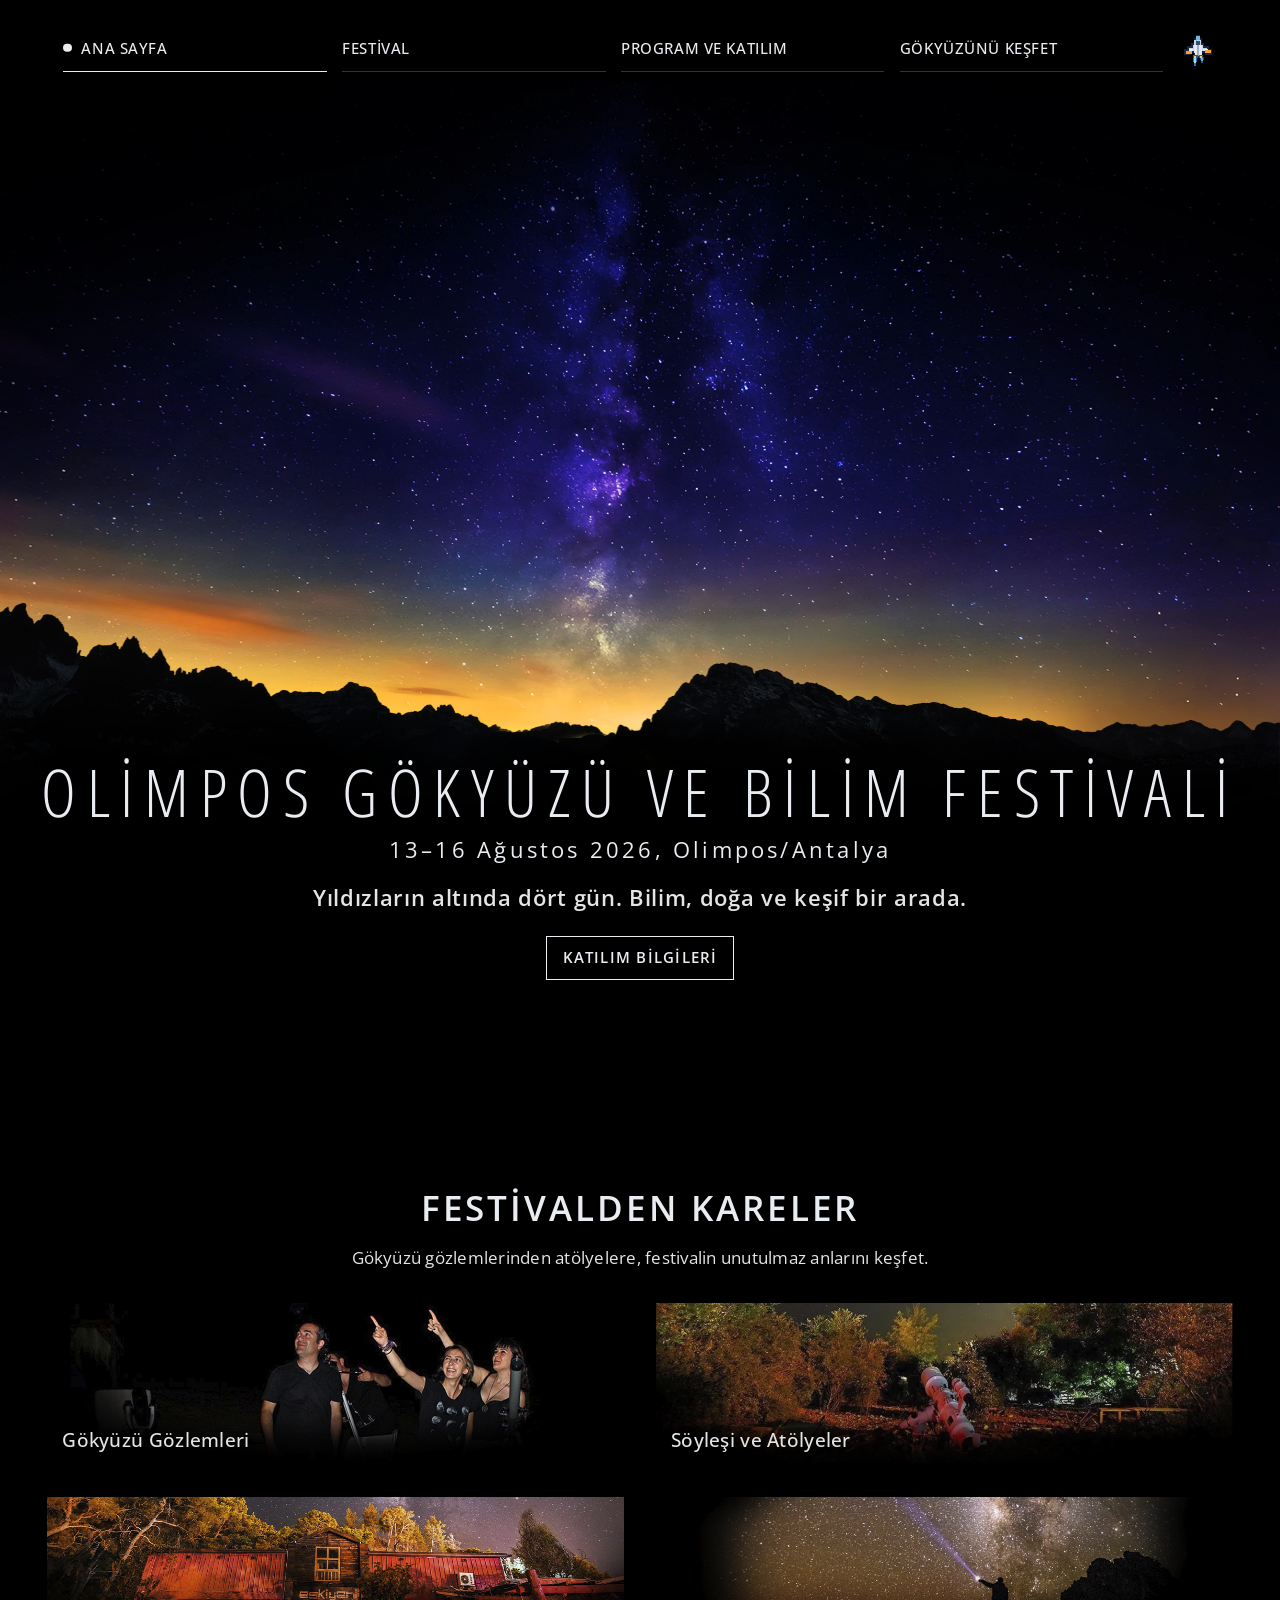
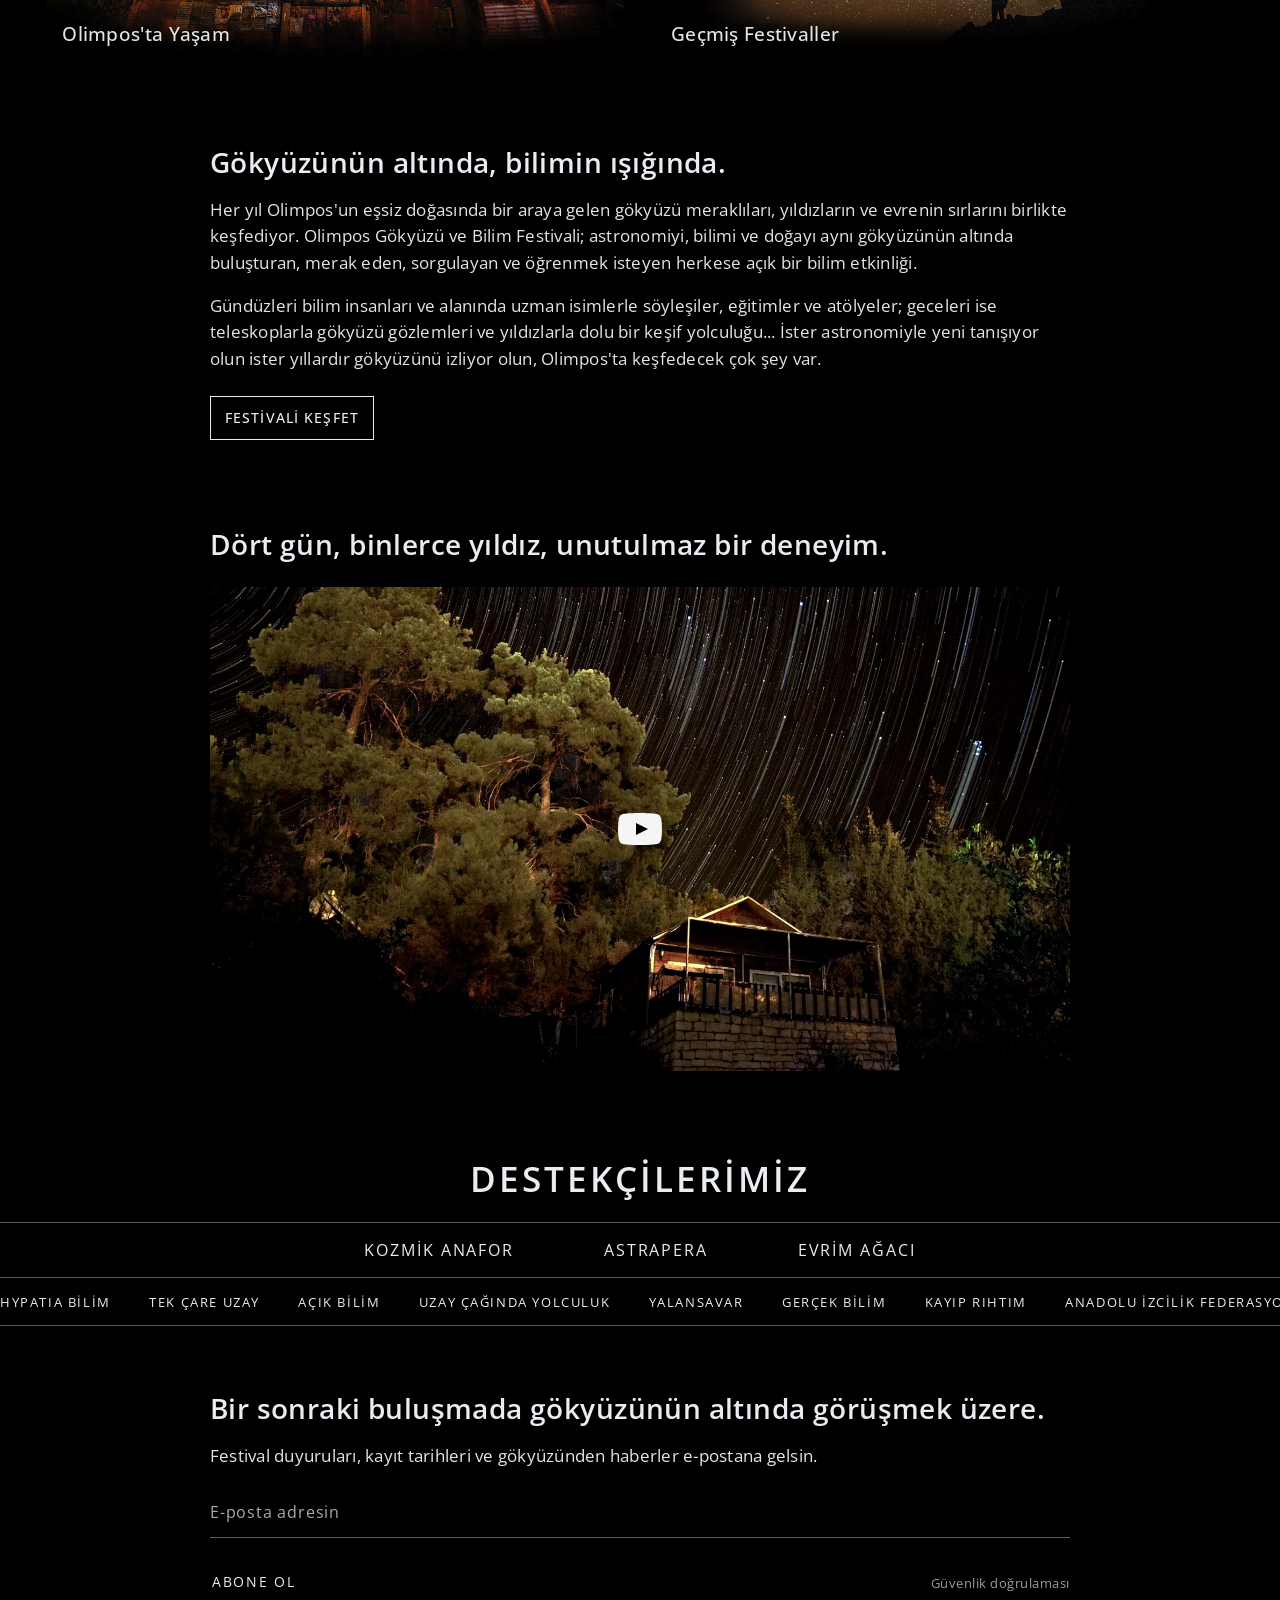
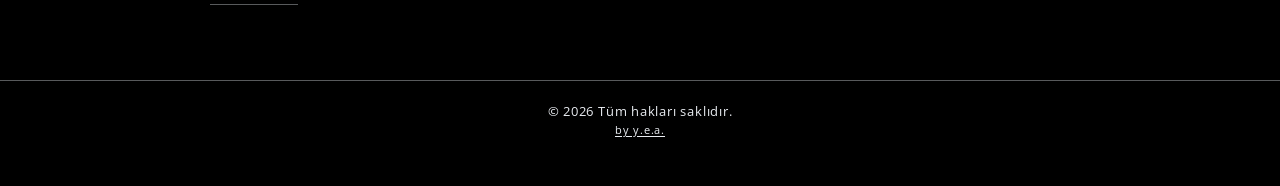
==== commit 9779fe1b: "Start new planet encounters from distant points" ====
--- a/index.html
+++ b/index.html
@@ -15,7 +15,7 @@
     <link rel="stylesheet" href="revision-supporters.css?v=20261114-mobile">
     <link rel="stylesheet" href="revision-hero.css?v=20261114-mobile">
     <link rel="stylesheet" href="exploration.css?v=20261120-home-nav">
-    <script type="module" src="main.js?v=20261121-scroll-lock"></script>
+    <script type="module" src="main.js?v=20261121-distant"></script>
   </head>
   <body class="homepage">
     <a class="skip-link" href="#top">İçeriğe geç</a>
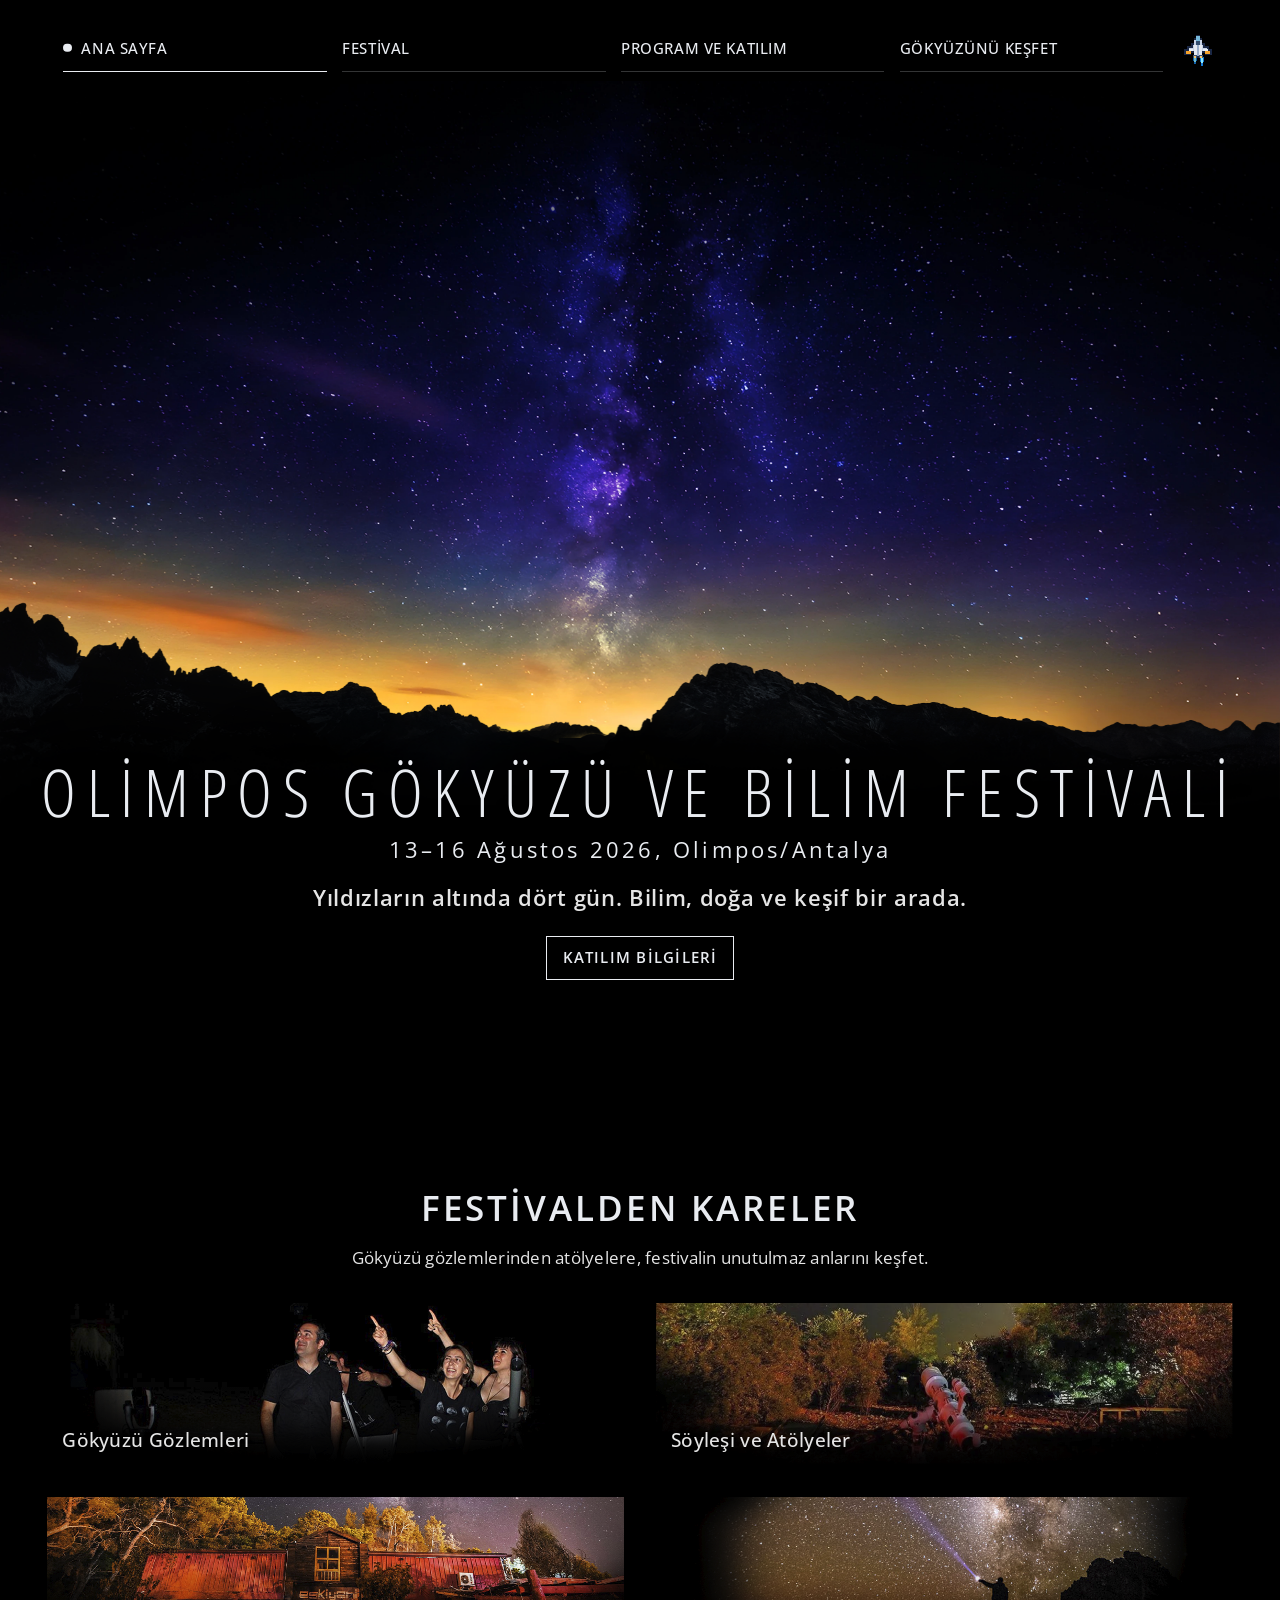
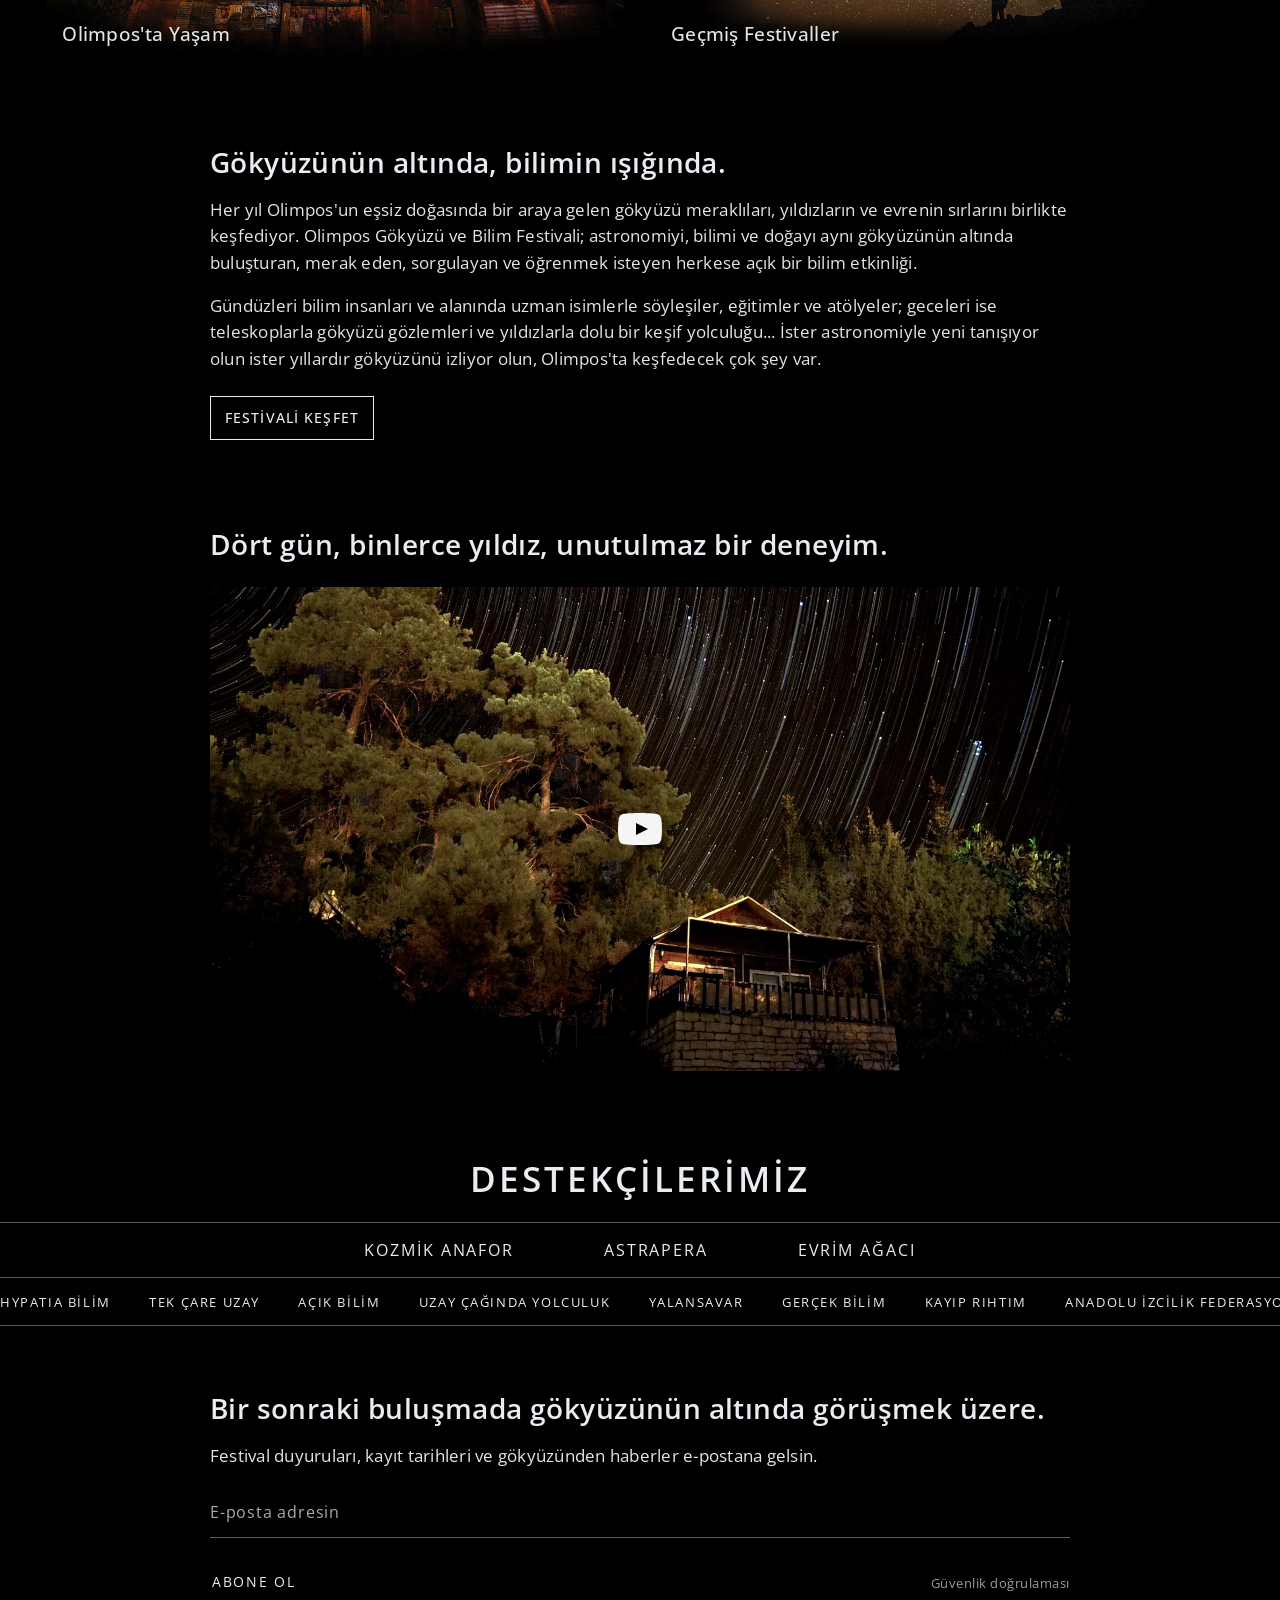
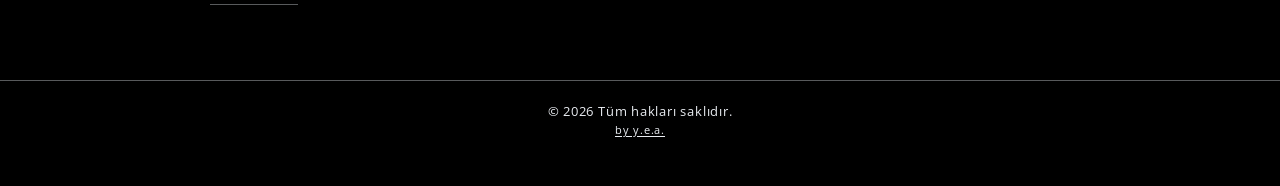
==== commit 16308a37: "Keep keyboard focus in exploration controls" ====
--- a/index.html
+++ b/index.html
@@ -15,7 +15,7 @@
     <link rel="stylesheet" href="revision-supporters.css?v=20261114-mobile">
     <link rel="stylesheet" href="revision-hero.css?v=20261114-mobile">
     <link rel="stylesheet" href="exploration.css?v=20261120-home-nav">
-    <script type="module" src="main.js?v=20261121-distant"></script>
+    <script type="module" src="main.js?v=20261121-focus"></script>
   </head>
   <body class="homepage">
     <a class="skip-link" href="#top">İçeriğe geç</a>
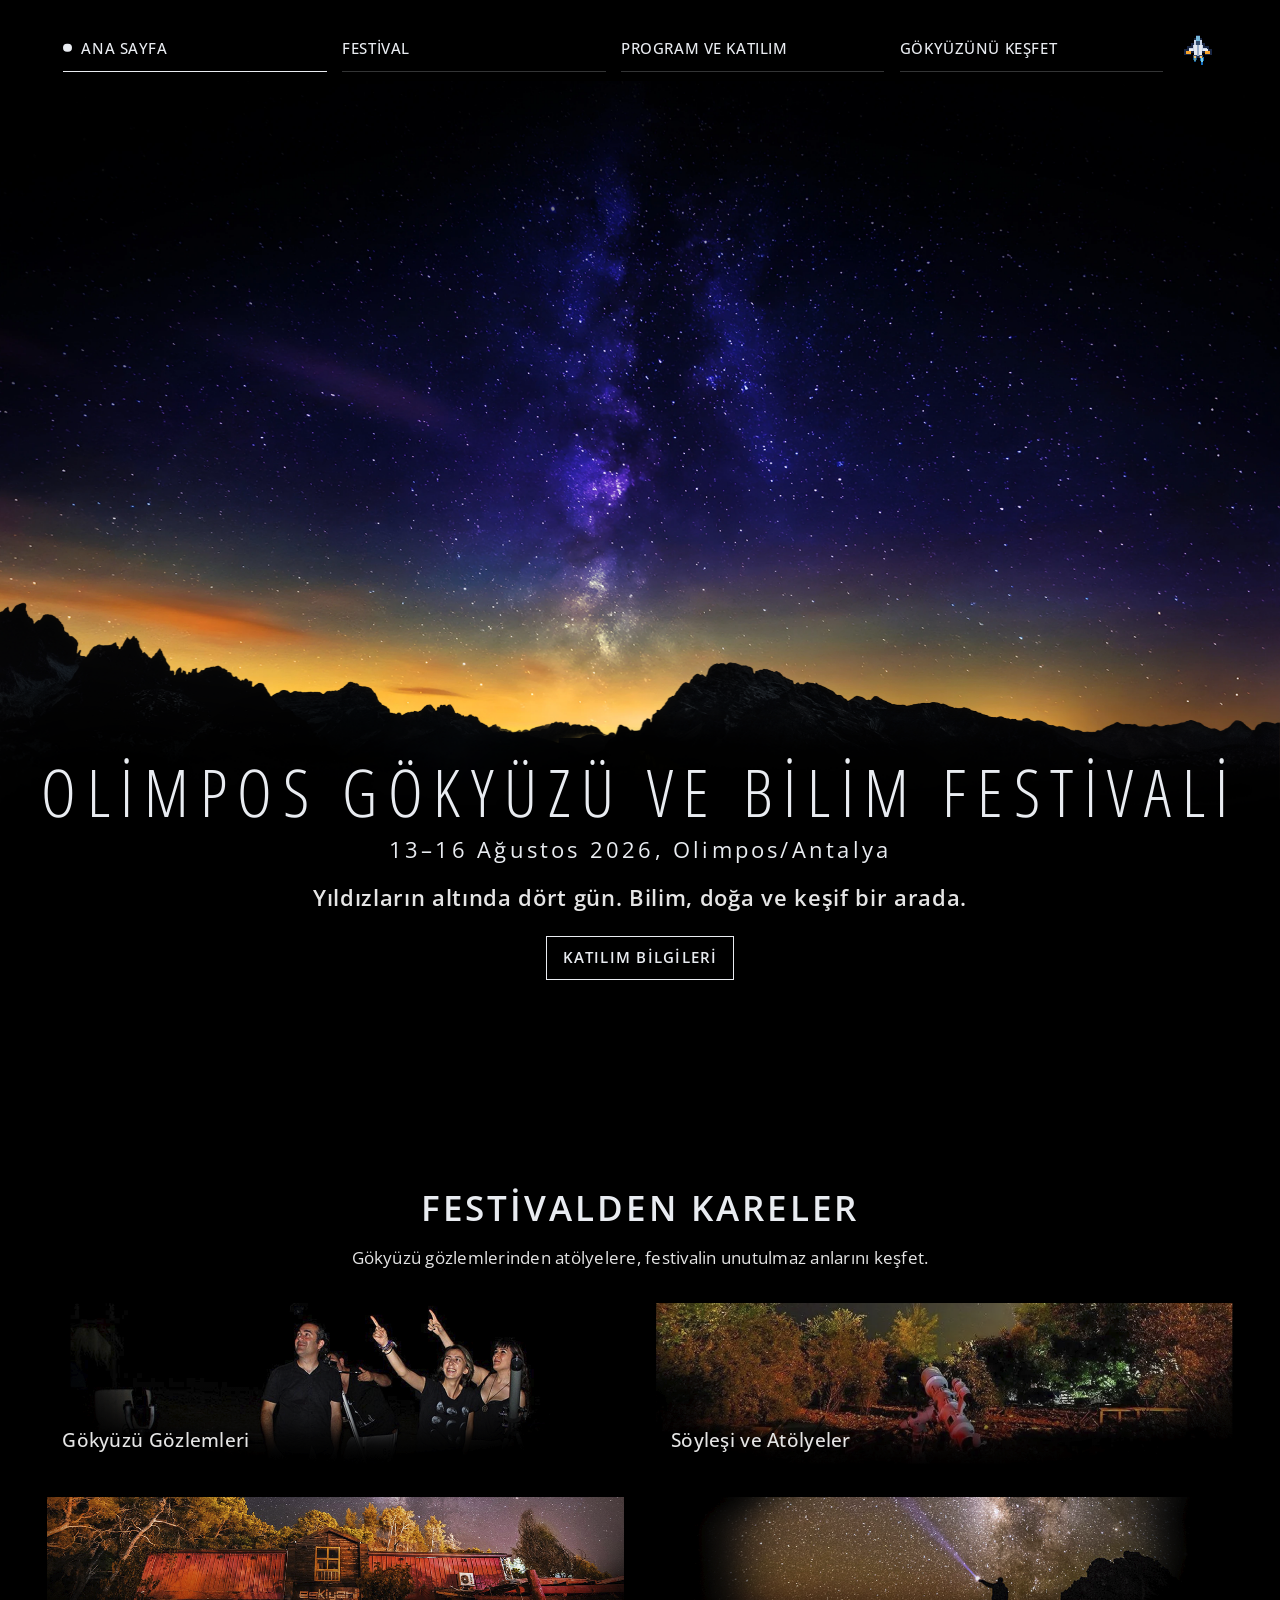
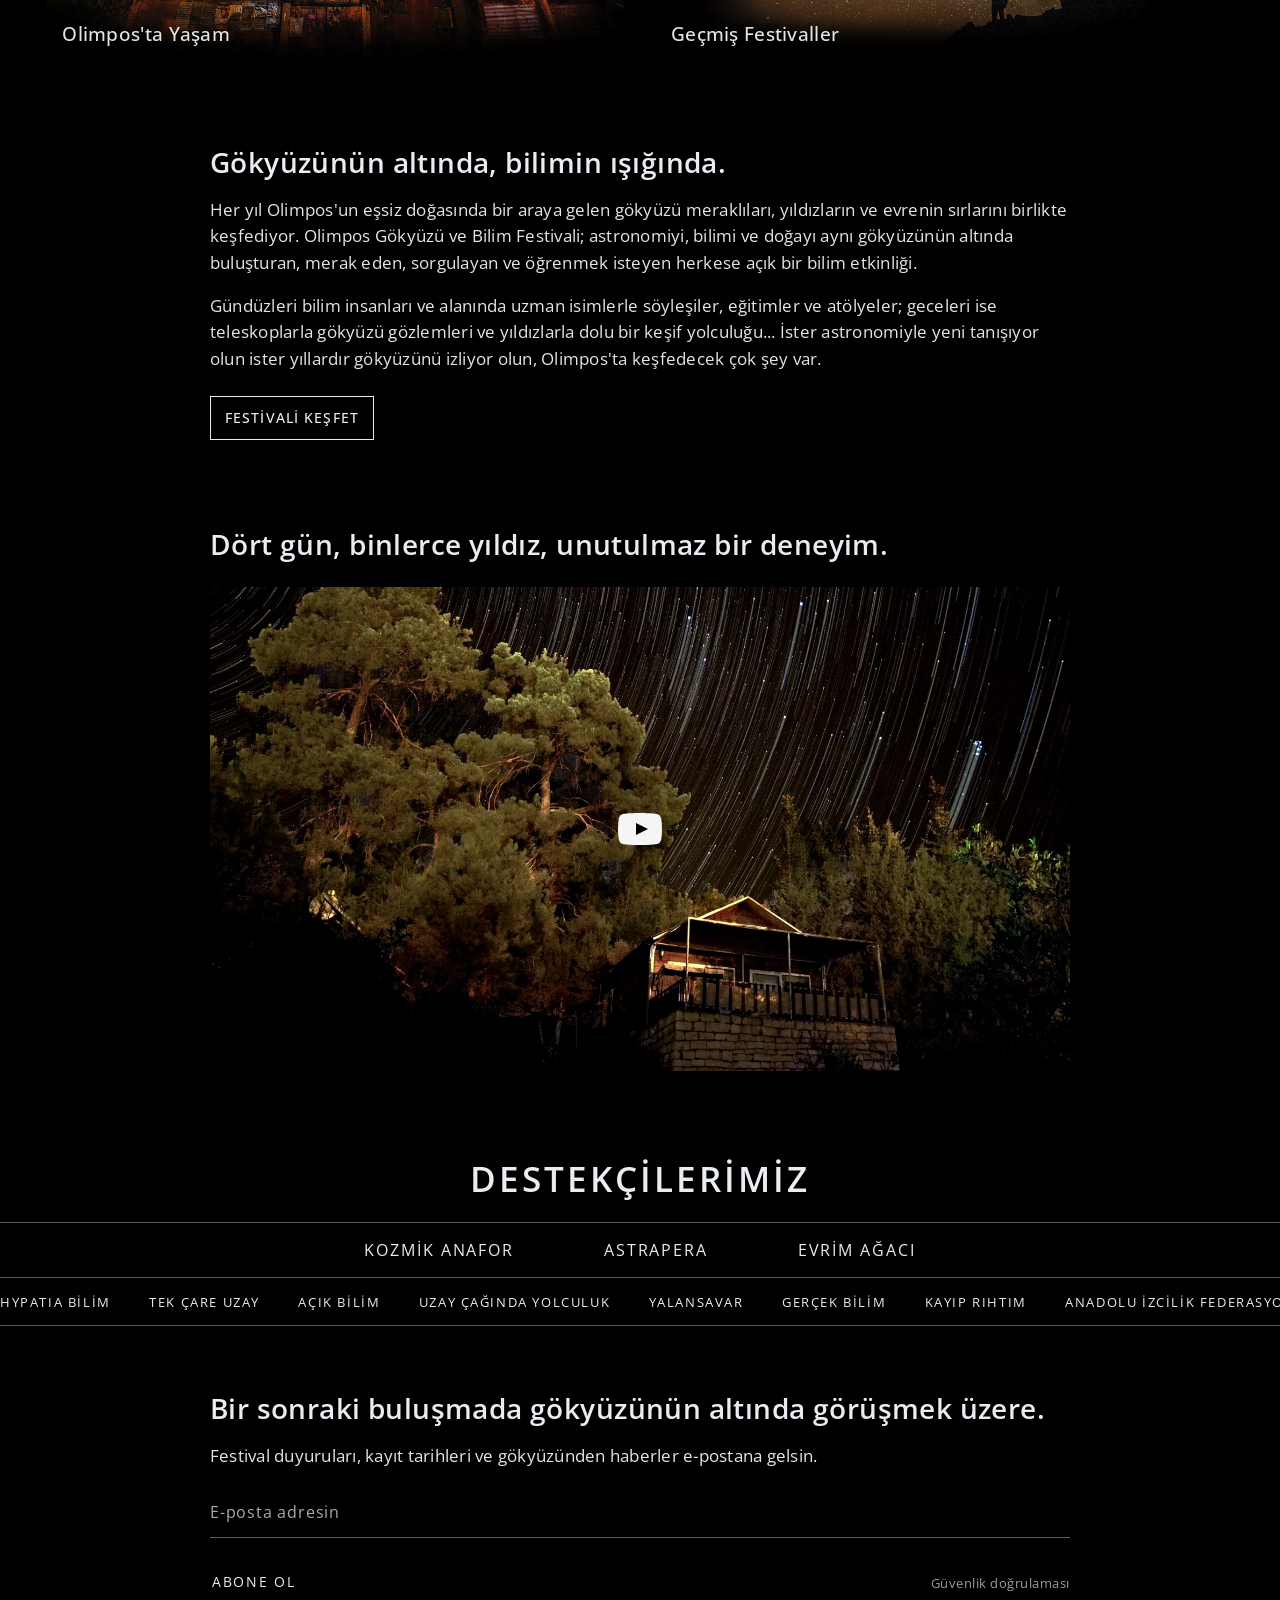
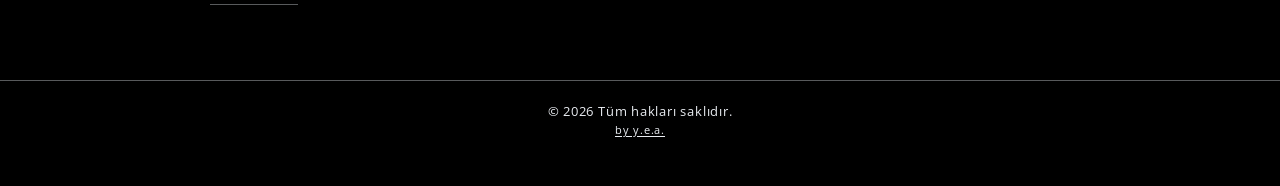
==== commit 4fe20337: "Keep moon systems visible until they leave frame" ====
--- a/index.html
+++ b/index.html
@@ -15,7 +15,7 @@
     <link rel="stylesheet" href="revision-supporters.css?v=20261114-mobile">
     <link rel="stylesheet" href="revision-hero.css?v=20261114-mobile">
     <link rel="stylesheet" href="exploration.css?v=20261120-home-nav">
-    <script type="module" src="main.js?v=20261121-focus"></script>
+    <script type="module" src="main.js?v=20261121-exit"></script>
   </head>
   <body class="homepage">
     <a class="skip-link" href="#top">İçeriğe geç</a>
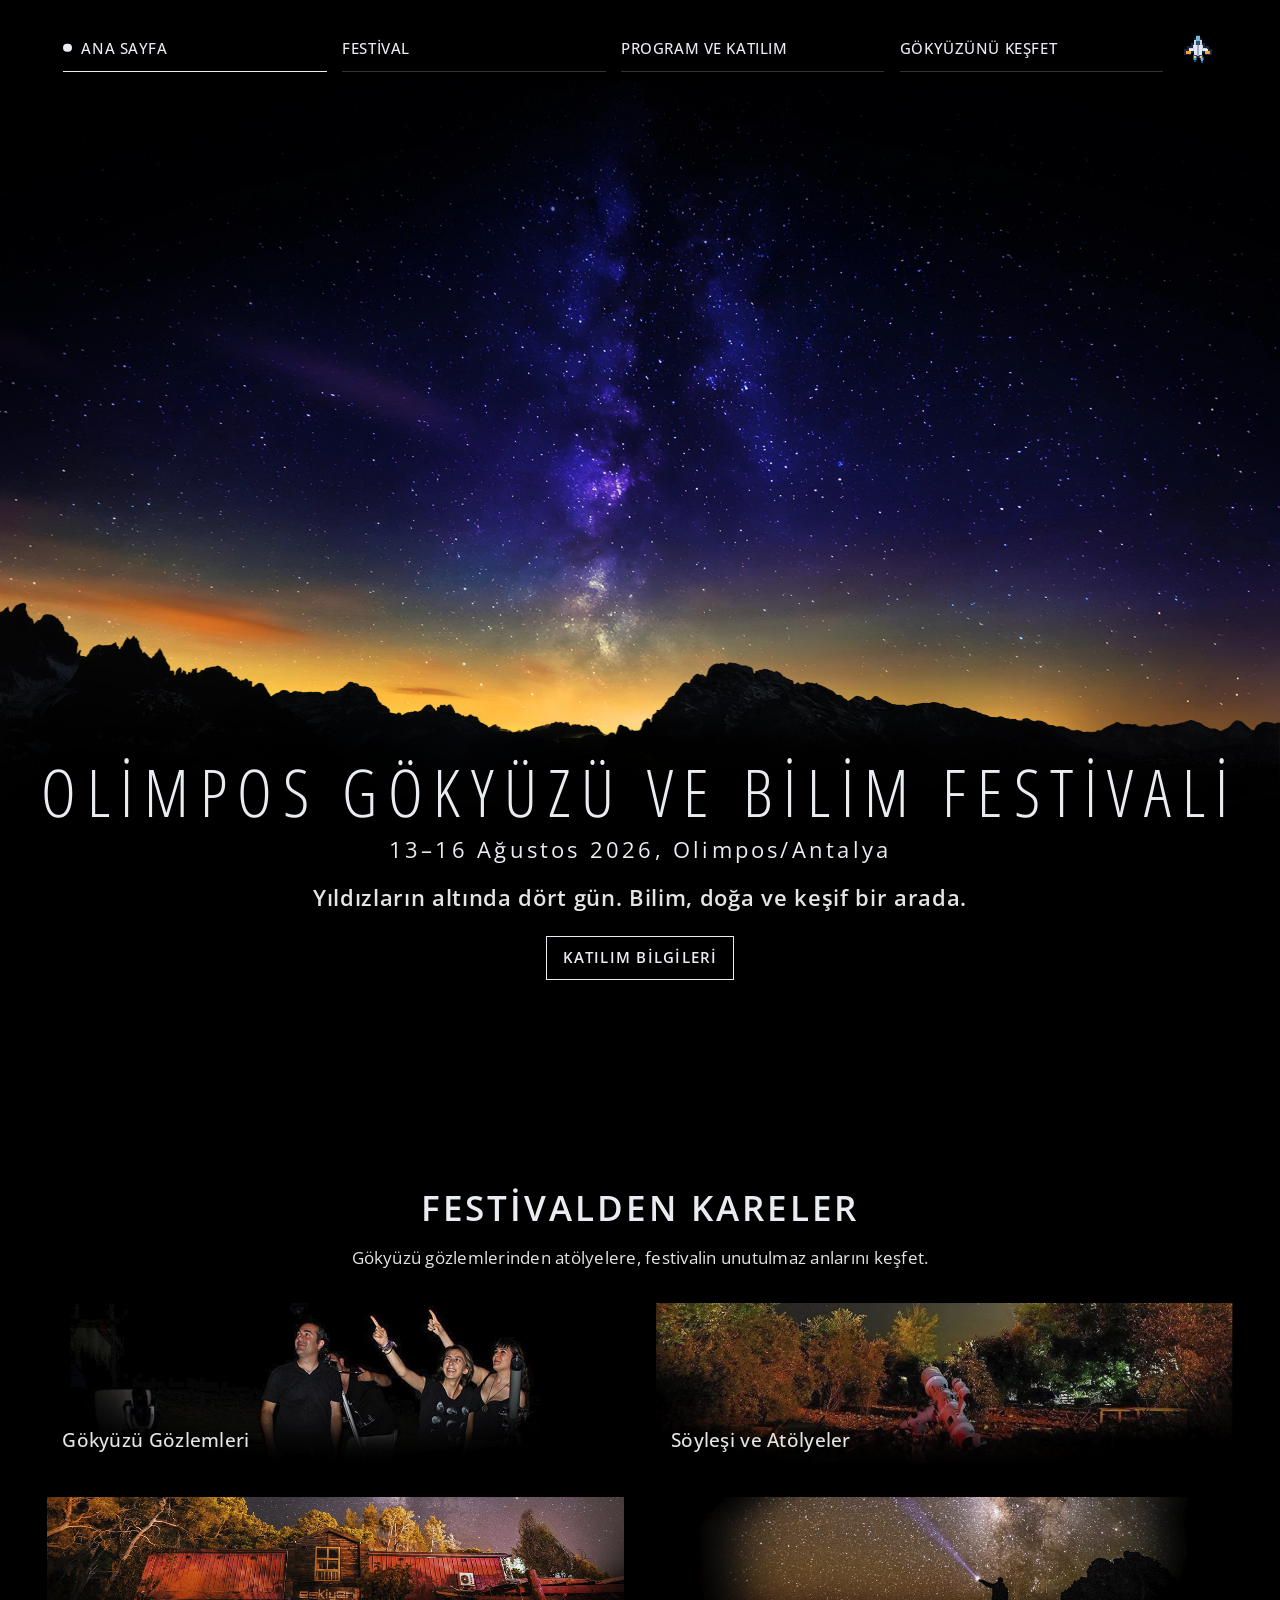
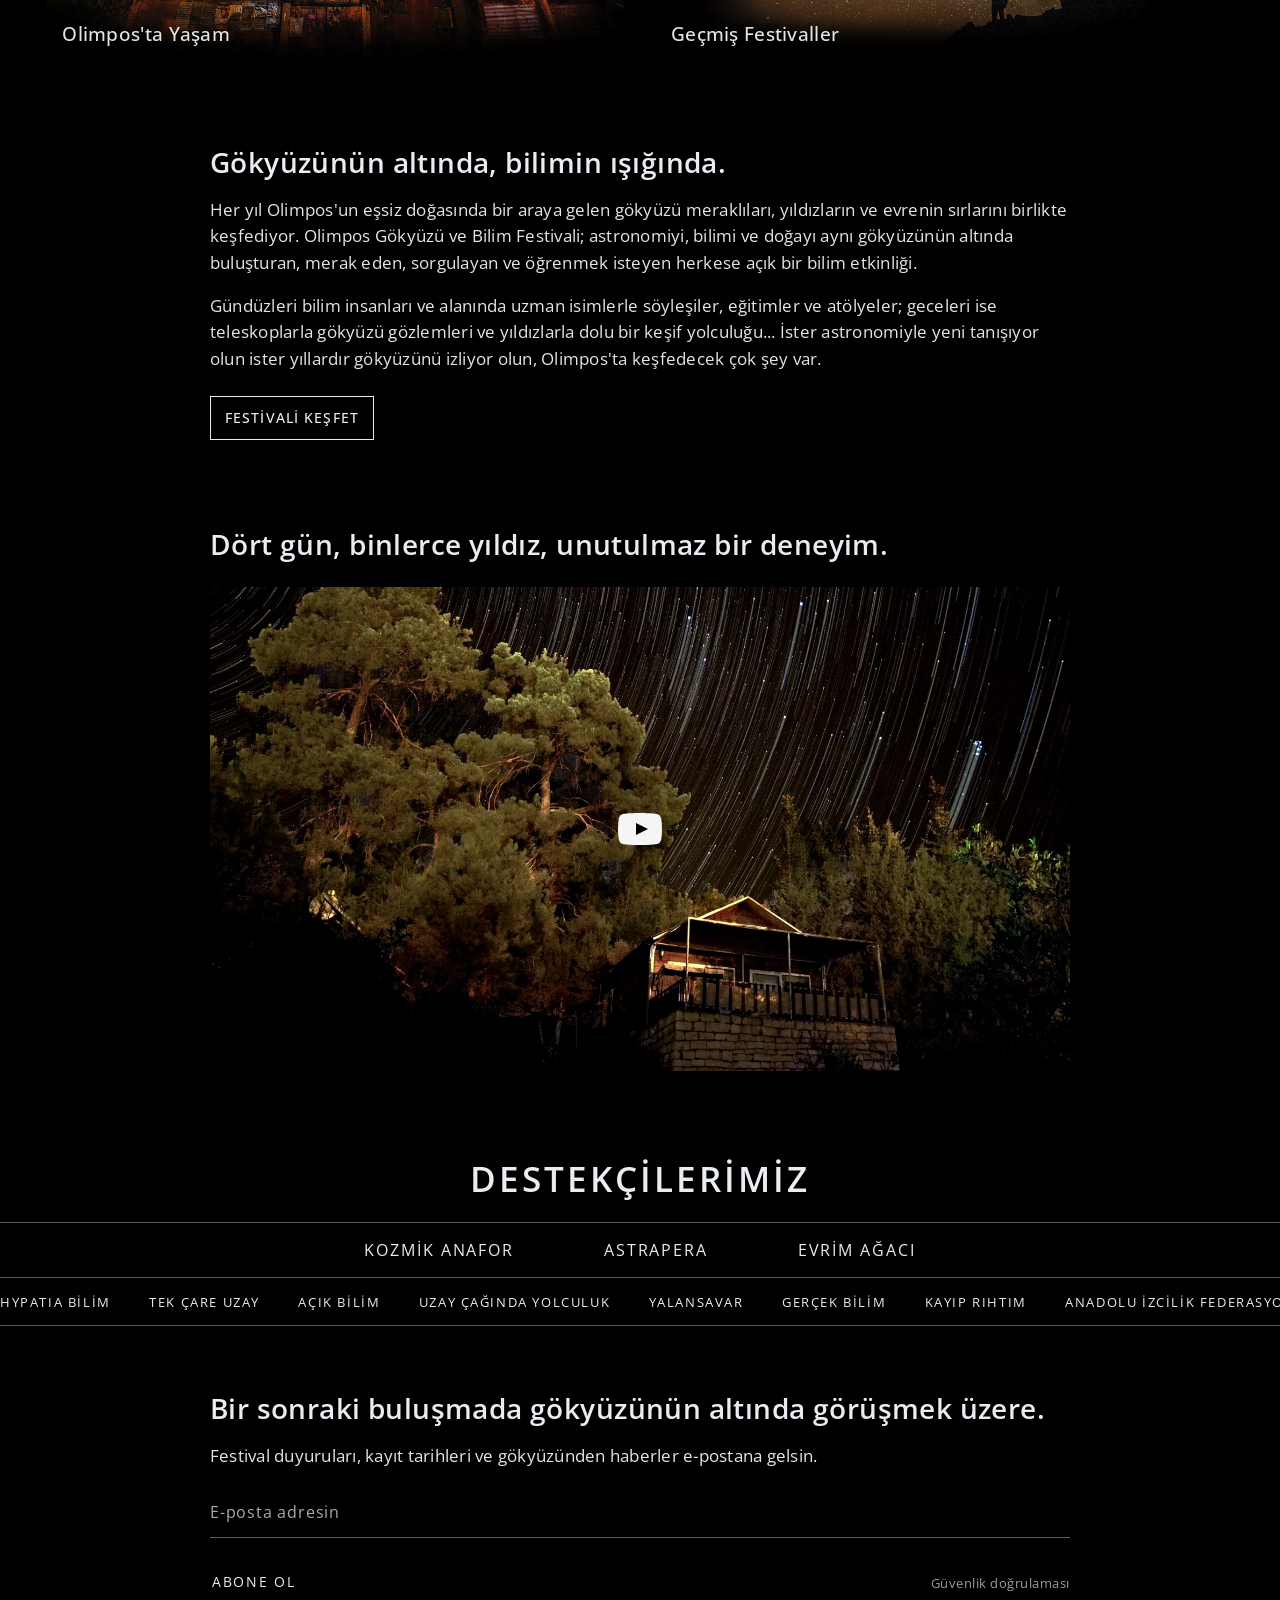
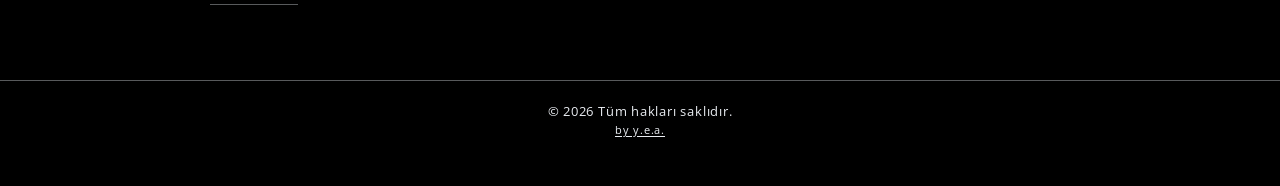
==== commit b6194327: "Keep planet flybys outside the camera before ending" ====
--- a/index.html
+++ b/index.html
@@ -15,7 +15,7 @@
     <link rel="stylesheet" href="revision-supporters.css?v=20261114-mobile">
     <link rel="stylesheet" href="revision-hero.css?v=20261114-mobile">
     <link rel="stylesheet" href="exploration.css?v=20261120-home-nav">
-    <script type="module" src="main.js?v=20261121-exit"></script>
+    <script type="module" src="main.js?v=20261121-all-exits"></script>
   </head>
   <body class="homepage">
     <a class="skip-link" href="#top">İçeriğe geç</a>
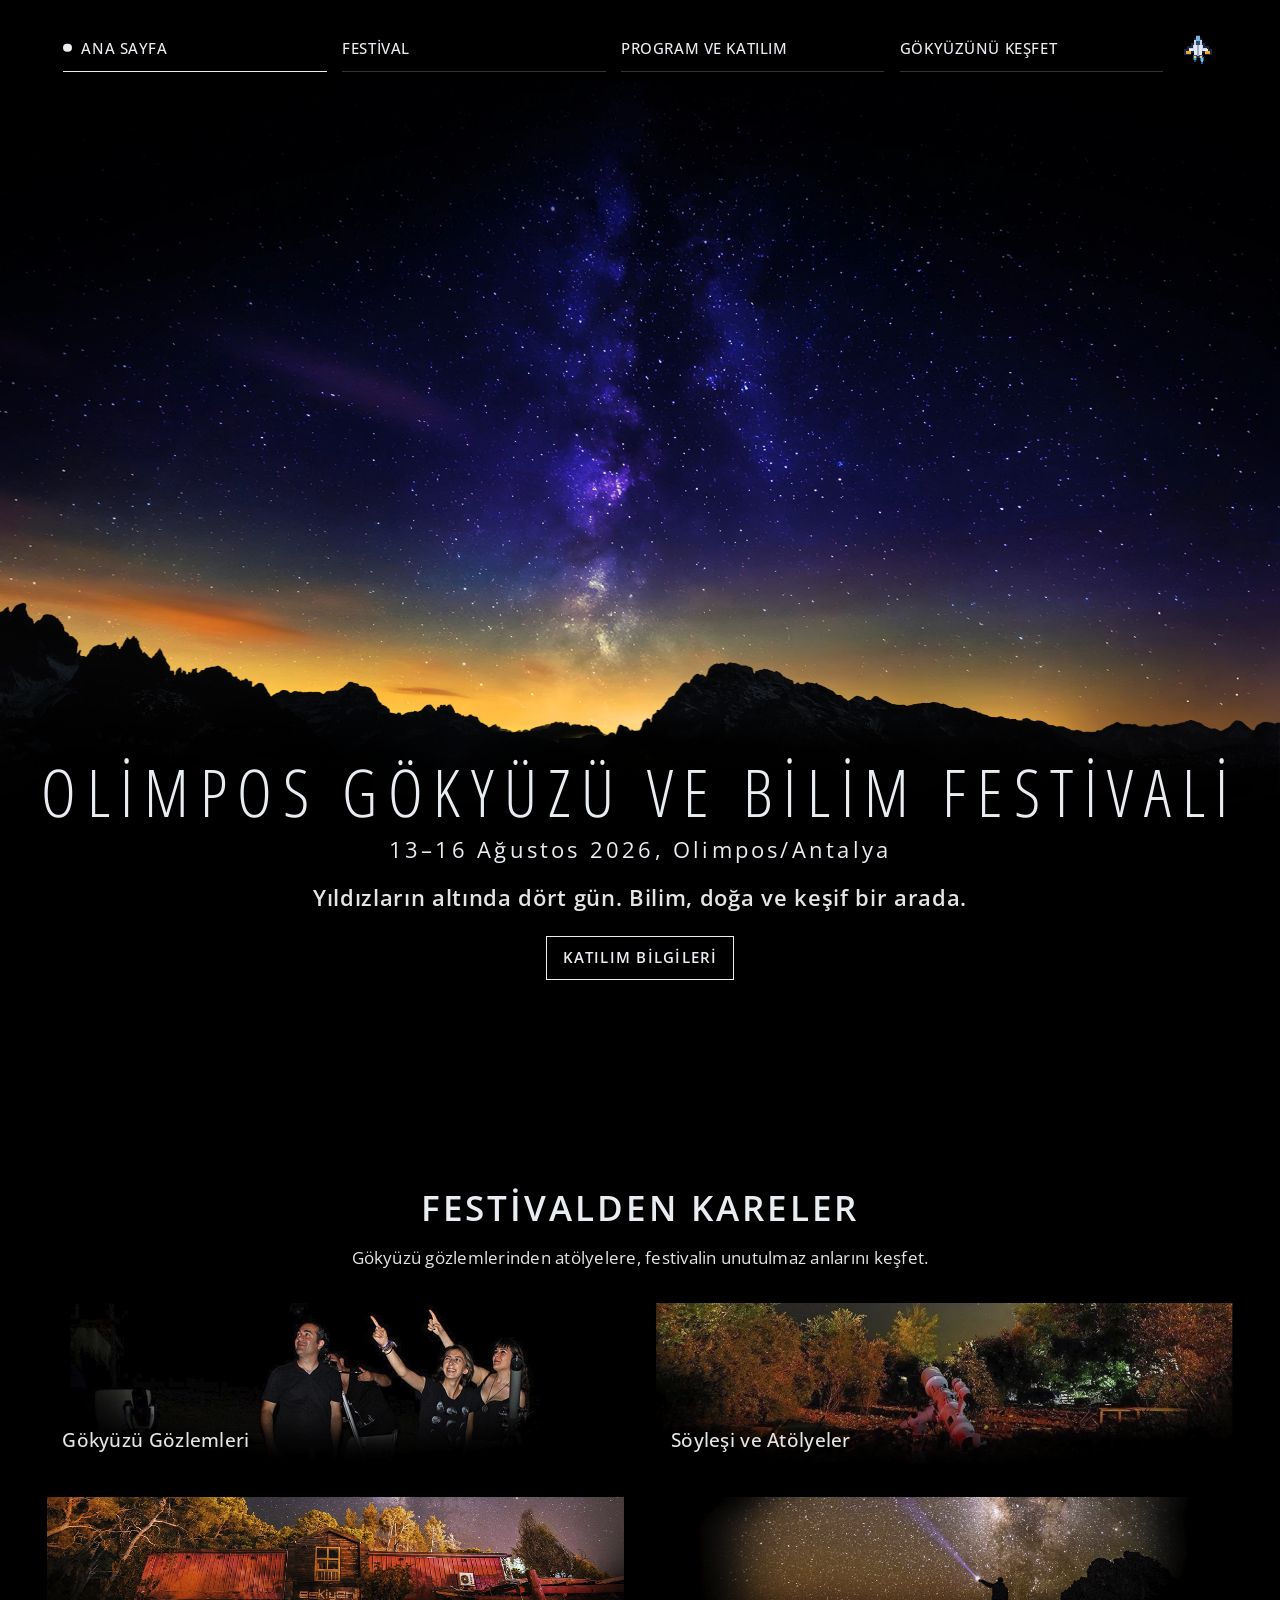
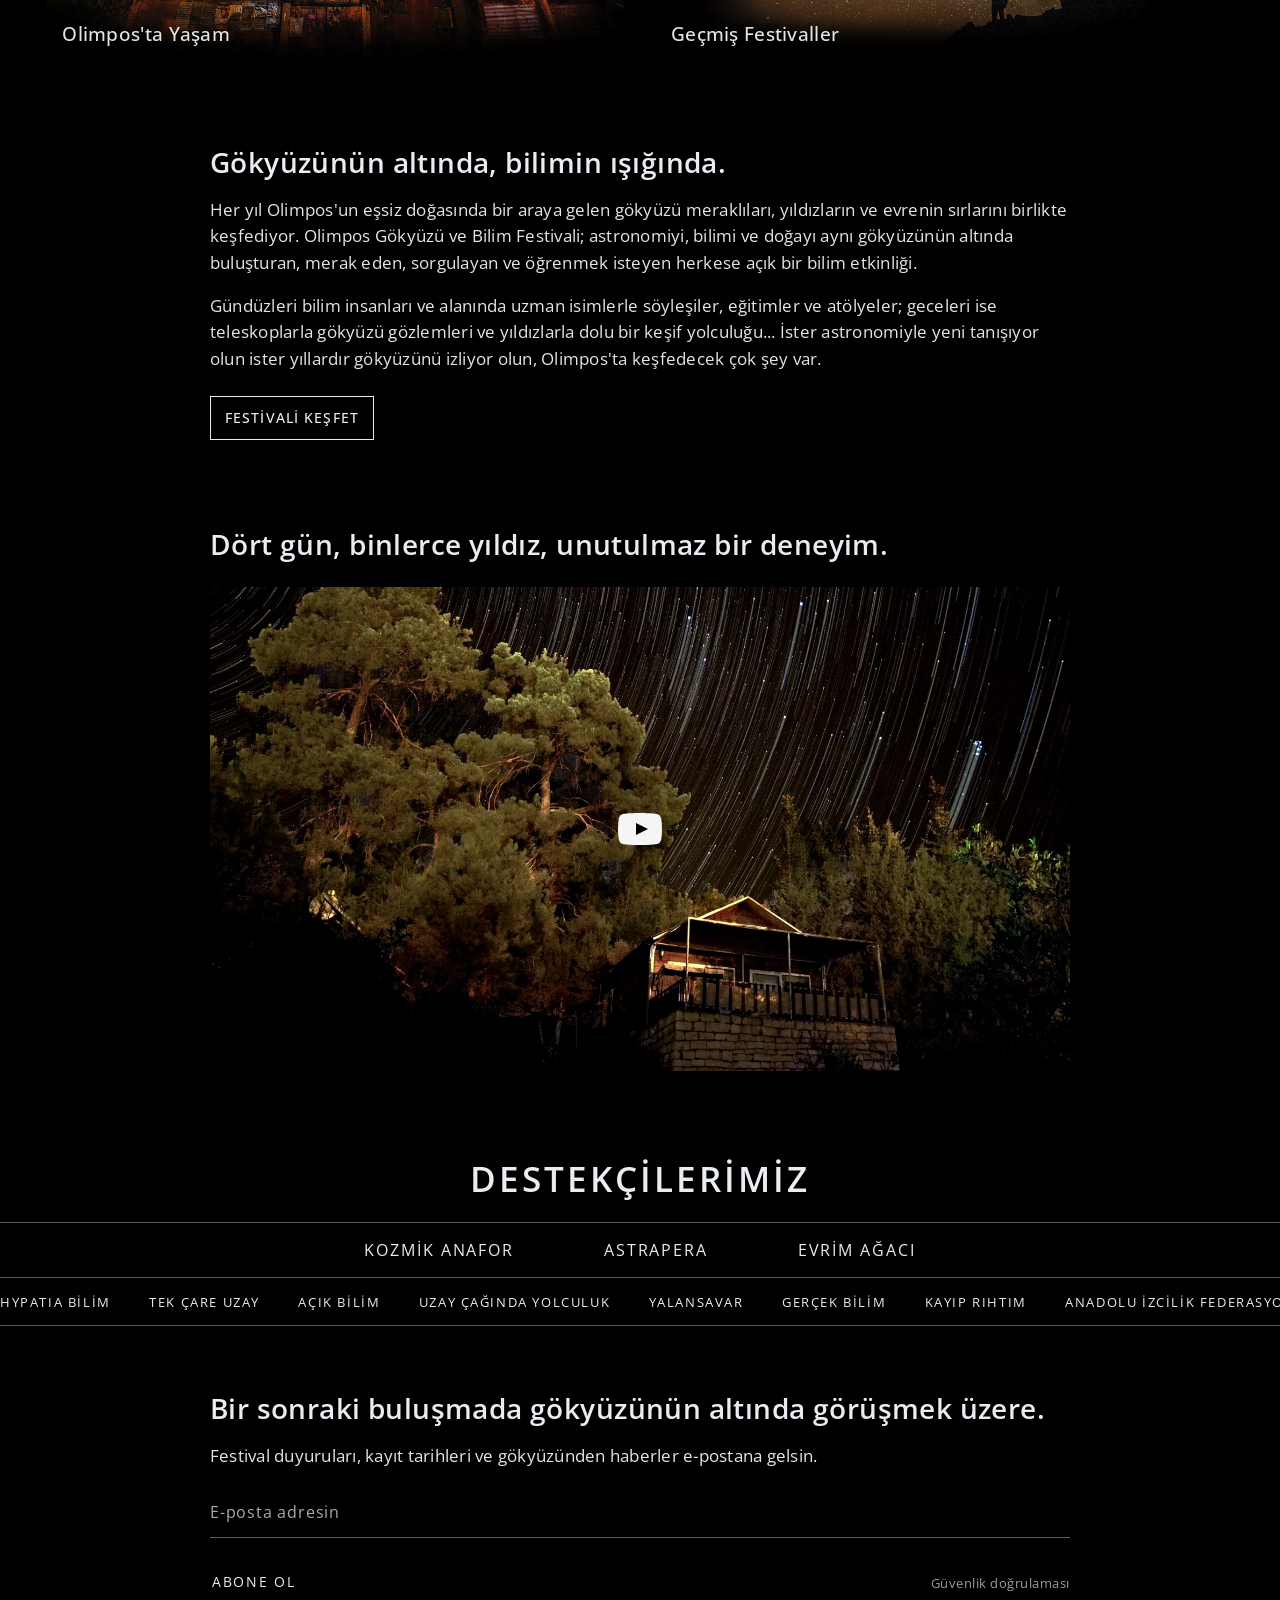
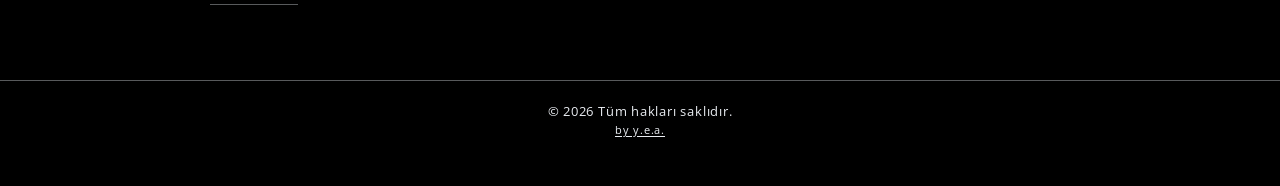
==== commit dd8a3b33: "Prevent manual launch cancellation during scroll" ====
--- a/index.html
+++ b/index.html
@@ -15,7 +15,7 @@
     <link rel="stylesheet" href="revision-supporters.css?v=20261114-mobile">
     <link rel="stylesheet" href="revision-hero.css?v=20261114-mobile">
     <link rel="stylesheet" href="exploration.css?v=20261120-home-nav">
-    <script type="module" src="main.js?v=20261121-all-exits"></script>
+    <script type="module" src="main.js?v=20261121-launch-fix"></script>
   </head>
   <body class="homepage">
     <a class="skip-link" href="#top">İçeriğe geç</a>
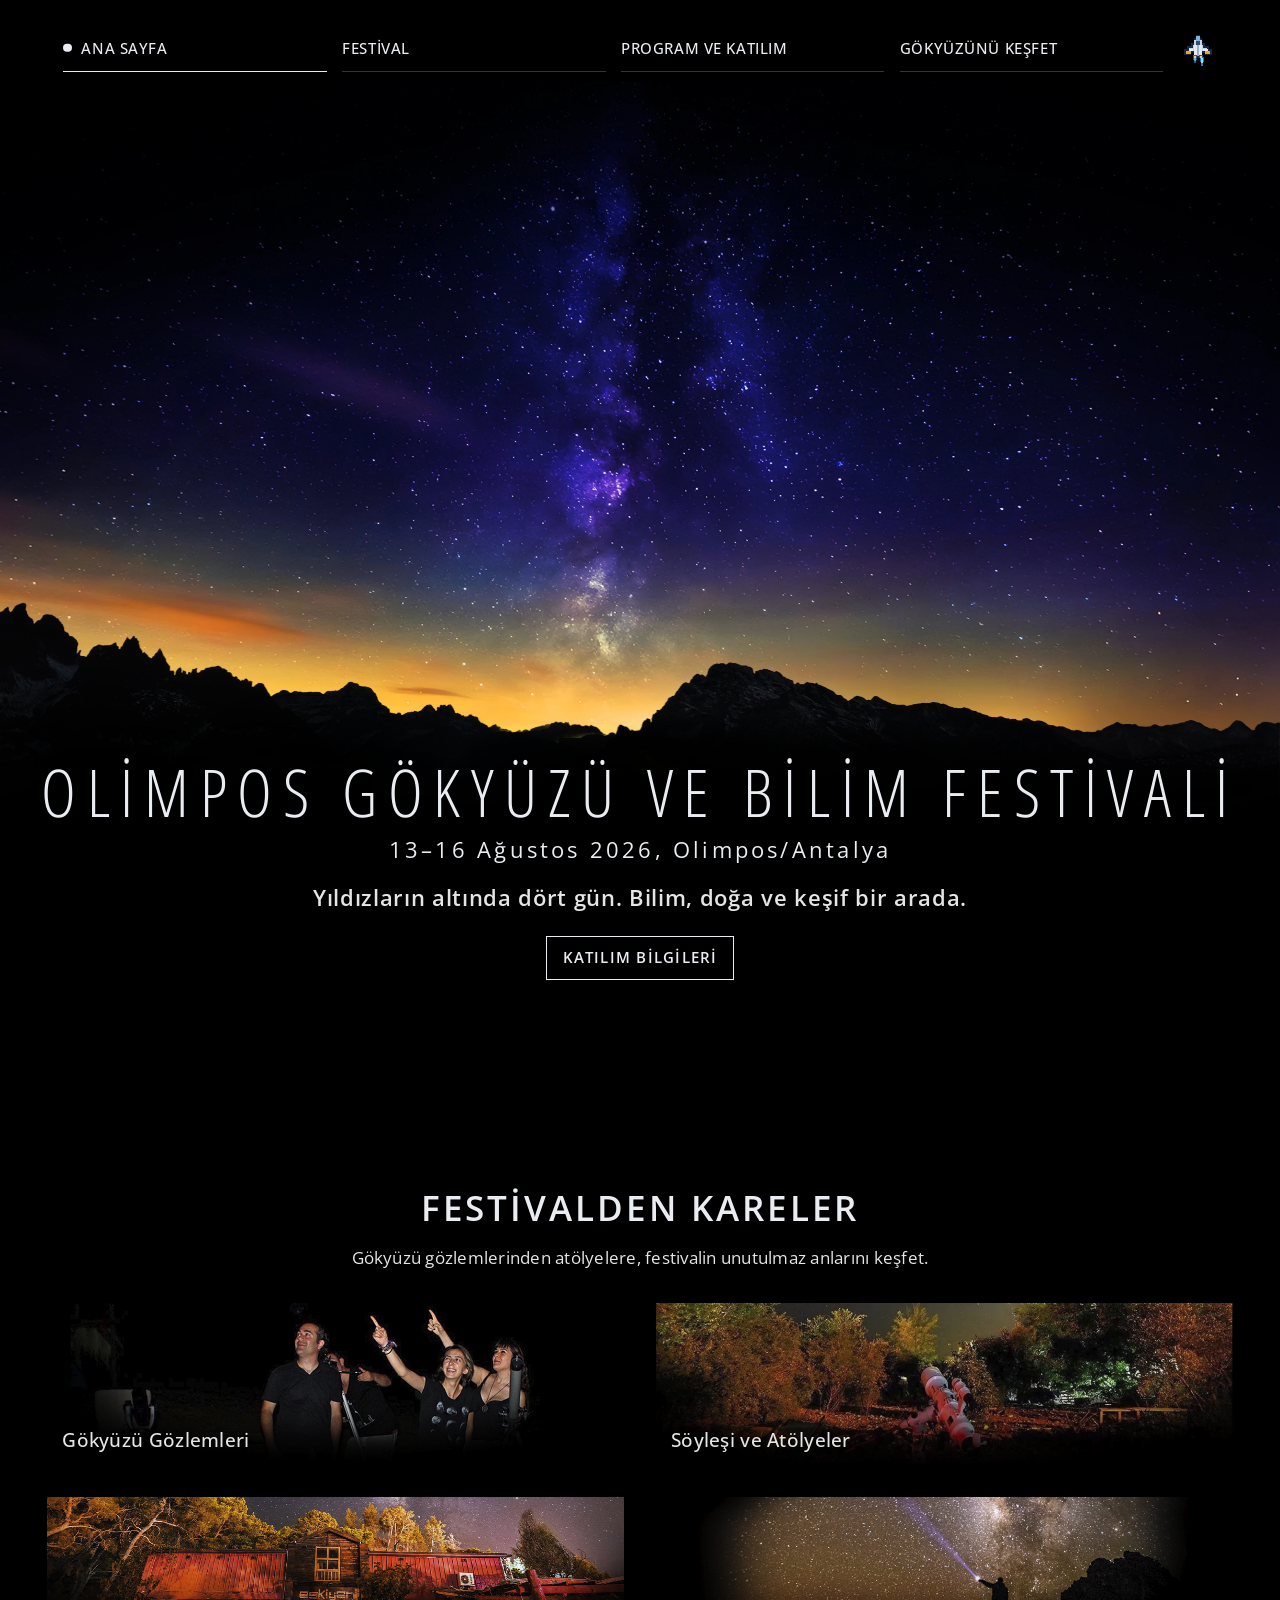
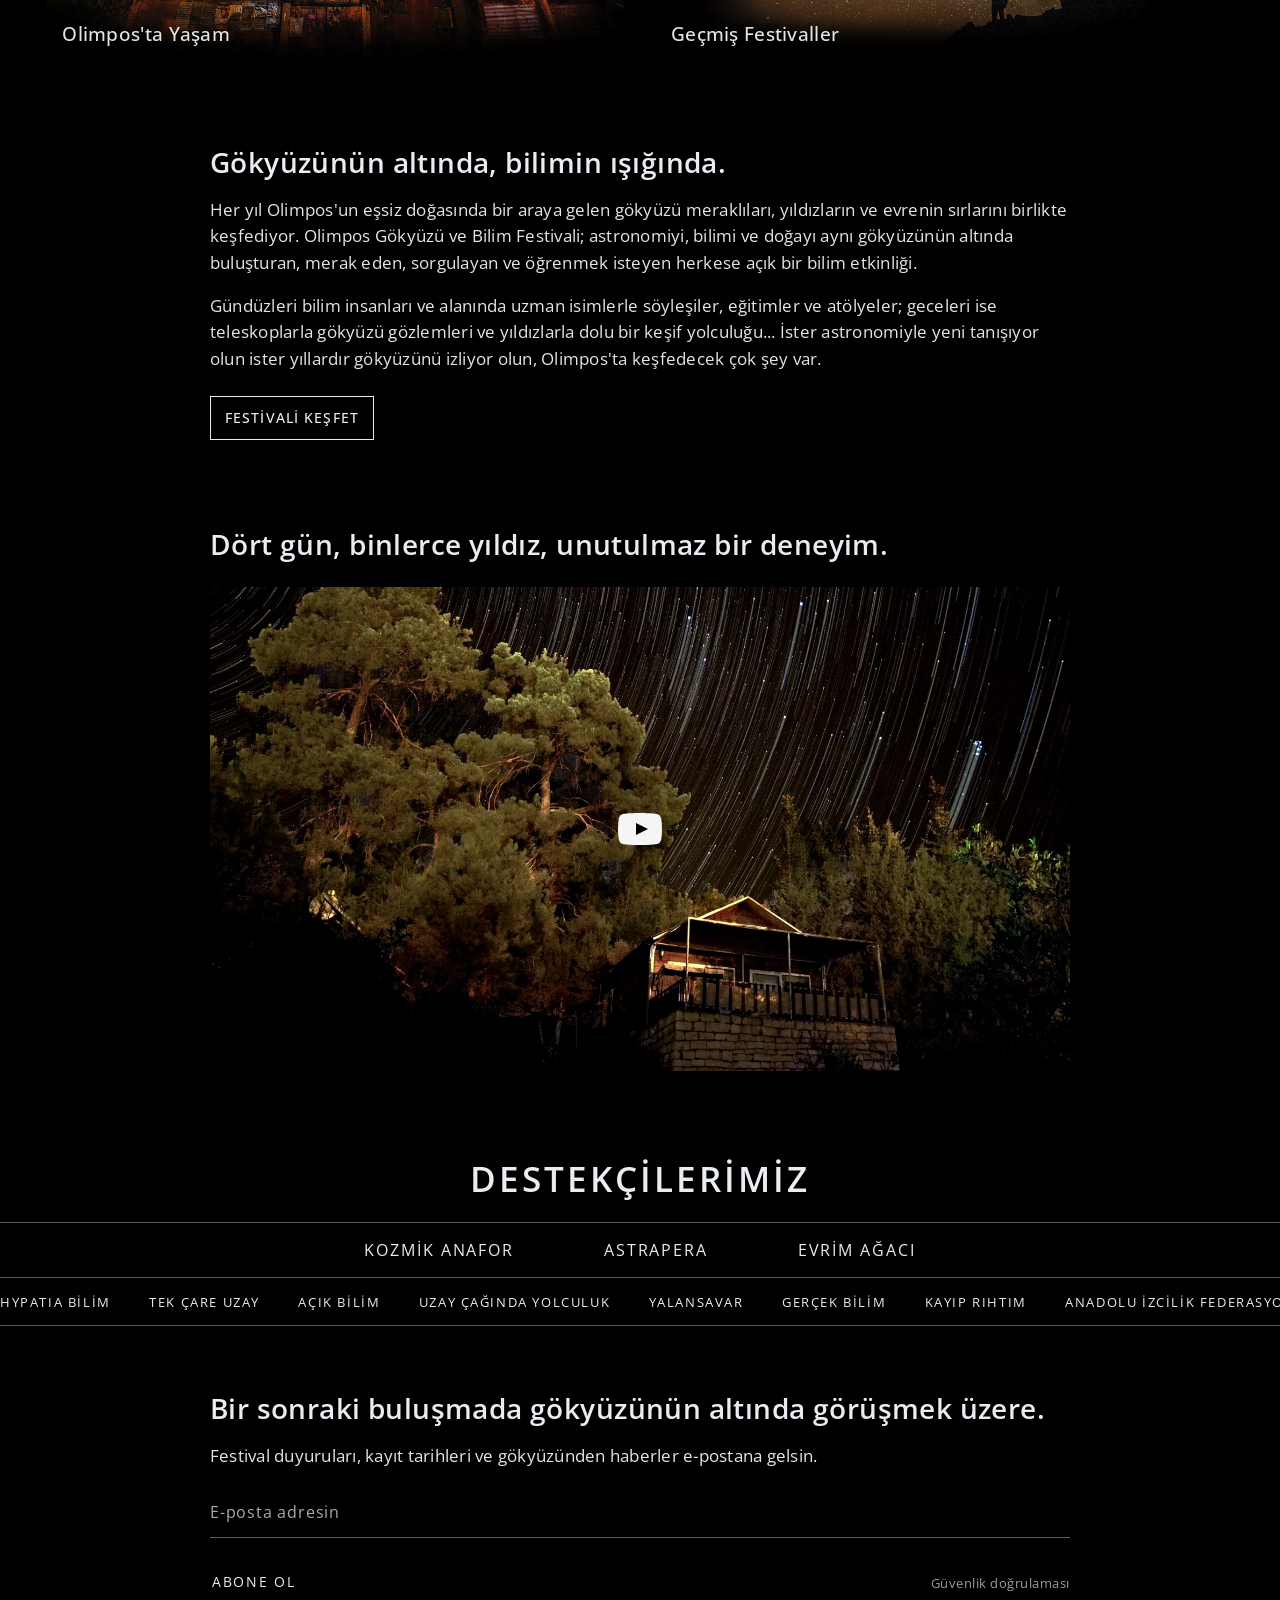
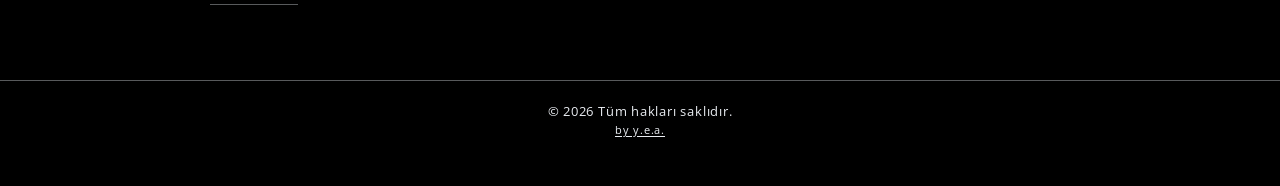
==== commit 5b8eff57: "Randomize planet encounters and align contextual facts" ====
--- a/index.html
+++ b/index.html
@@ -14,8 +14,8 @@
     <link rel="stylesheet" href="revision-type.css?v=20261112-alignment">
     <link rel="stylesheet" href="revision-supporters.css?v=20261114-mobile">
     <link rel="stylesheet" href="revision-hero.css?v=20261114-mobile">
-    <link rel="stylesheet" href="exploration.css?v=20261120-home-nav">
-    <script type="module" src="main.js?v=20261121-launch-fix"></script>
+    <link rel="stylesheet" href="exploration.css?v=20261122-random">
+    <script type="module" src="main.js?v=20261122-random"></script>
   </head>
   <body class="homepage">
     <a class="skip-link" href="#top">İçeriğe geç</a>
--- a/exploration.css
+++ b/exploration.css
@@ -28,10 +28,10 @@
 .exploration-hint {
   top: 24px; max-width: calc(100% - 40px); padding: 0;
   color: rgba(245, 247, 255, .92);
-  text-align: right; font-size: 11px; letter-spacing: .04em;
+  left: var(--exploration-text-inset); right: auto; text-align: left; font-size: 11px; letter-spacing: .04em;
 }
 .exploration-card {
-  top: 24px; left: var(--exploration-text-inset); right: auto; width: min(372.6px, 41.4%);
+  top: 24px; right: var(--exploration-text-inset); left: auto; width: min(372.6px, 41.4%);
   padding: 15px 17px; border-radius: 12px;
   background: transparent;
   box-shadow: inset 0 0 0 .5px rgba(255, 255, 255, .58);
@@ -95,7 +95,7 @@
 .exploration-tilt { top: 76px; }
 .exploration-touch-hint { position: absolute; top: 132px; right: 5%; margin: 0; color: #eef0fc; font-size: 12px; pointer-events: none; }
 .is-tablet .exploration-hint { display: none; }
-.is-tablet .exploration-card { top: 76px; left: 5%; width: min(345px, 54%); }
+.is-tablet .exploration-card { top: 76px; left:auto; right:5%; width: min(345px, 54%); }
 .exploration-tilt[hidden] + .exploration-touch-hint { top: 76px; }
 .exploration-card-title {
   display: block;
@@ -122,6 +122,6 @@
 .exploration-launch:is(:hover,:focus-visible) span { opacity:1; visibility:visible; transform:translateY(0); transition-delay:0s; }
 @media (prefers-reduced-motion:reduce) { .exploration-launch span { transition:none; transform:none; } }
 .exploration-launch:focus-visible,.exploration-sound:focus-visible { outline:1px solid white; outline-offset:3px; }
-.exploration-sound { position:absolute; z-index:2; right:var(--exploration-text-inset); top:75px; border:1px solid #ffffff70; border-radius:5px; background:#101522bb; color:white; padding:5px 9px; cursor:pointer; font:12px "Open Sans",sans-serif; }
+.exploration-sound { position:absolute; z-index:2; left:var(--exploration-text-inset); right:auto; top:75px; border:1px solid #ffffff70; border-radius:5px; background:#101522bb; color:white; padding:5px 9px; cursor:pointer; font:12px "Open Sans",sans-serif; }
 .exploration-sound span { margin-left:7px; }
 @media(max-width:800px) { .homepage .exploration-launch { display:none; } }
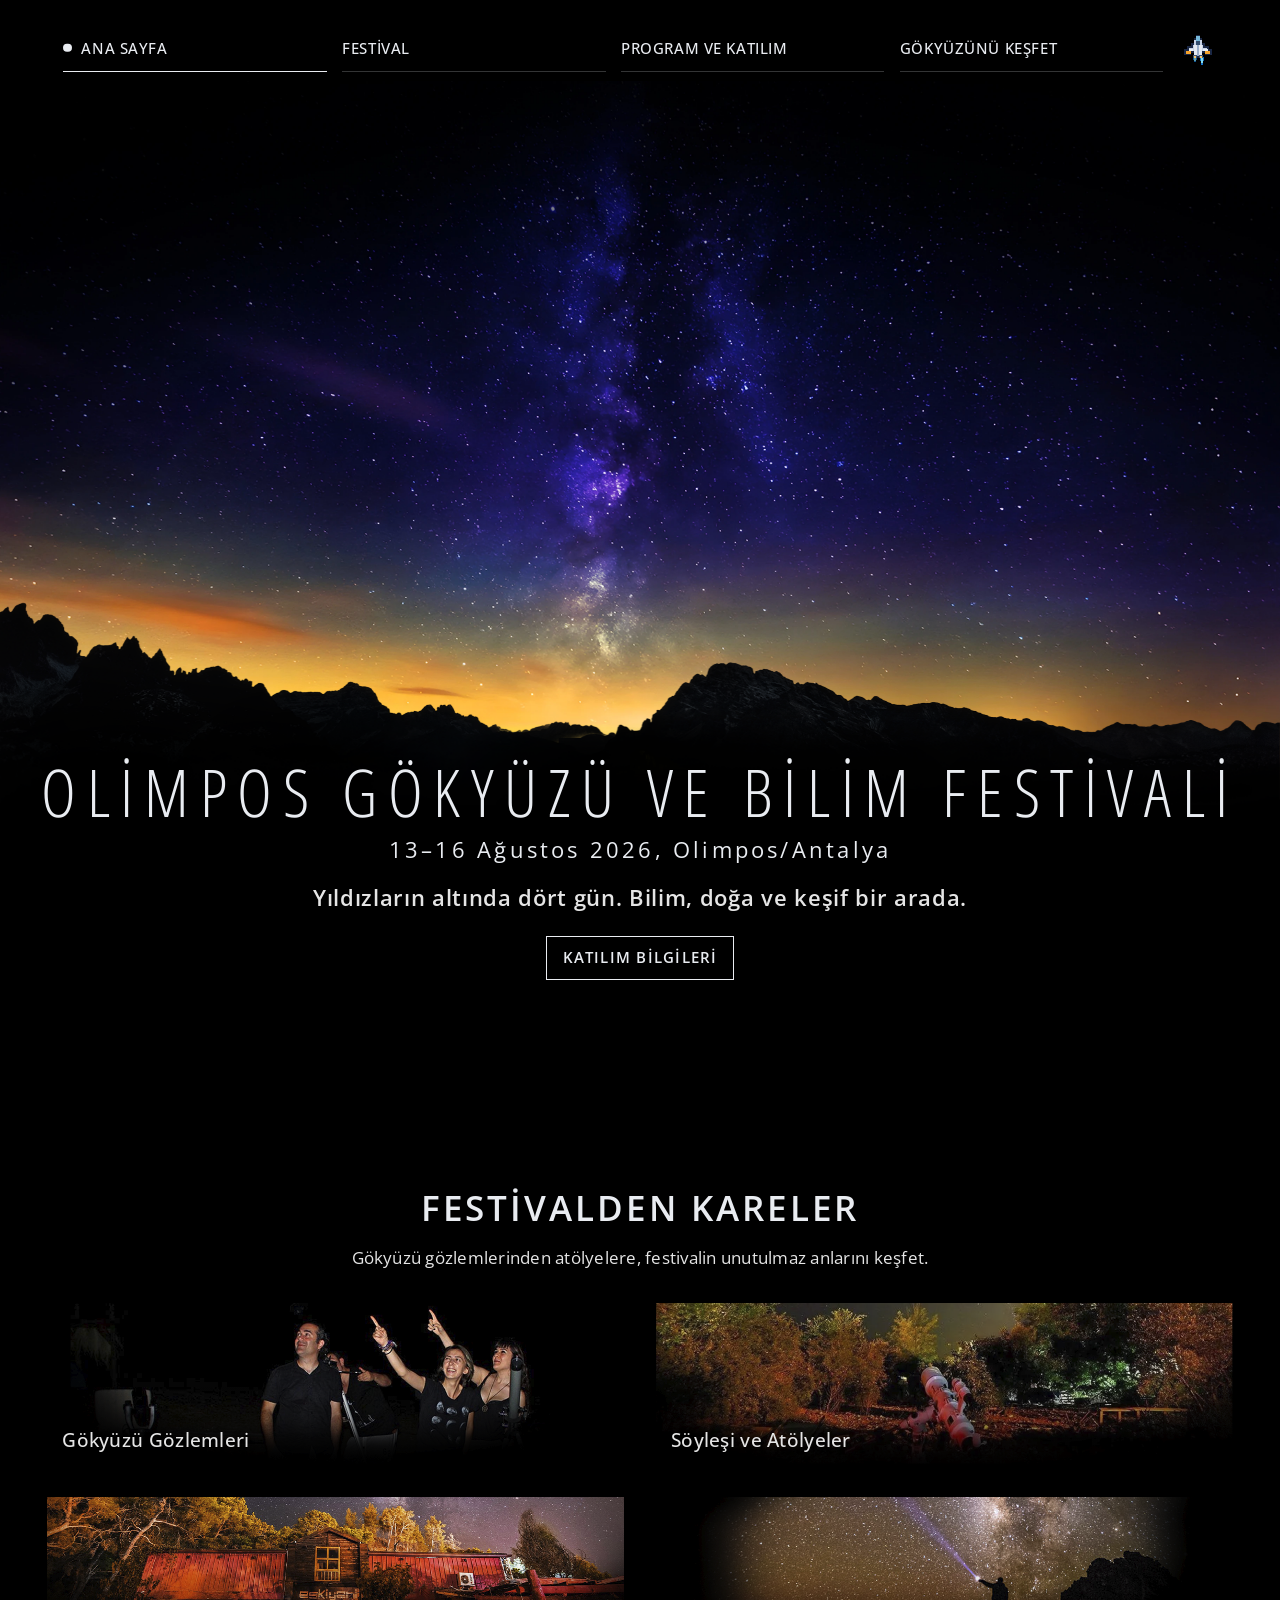
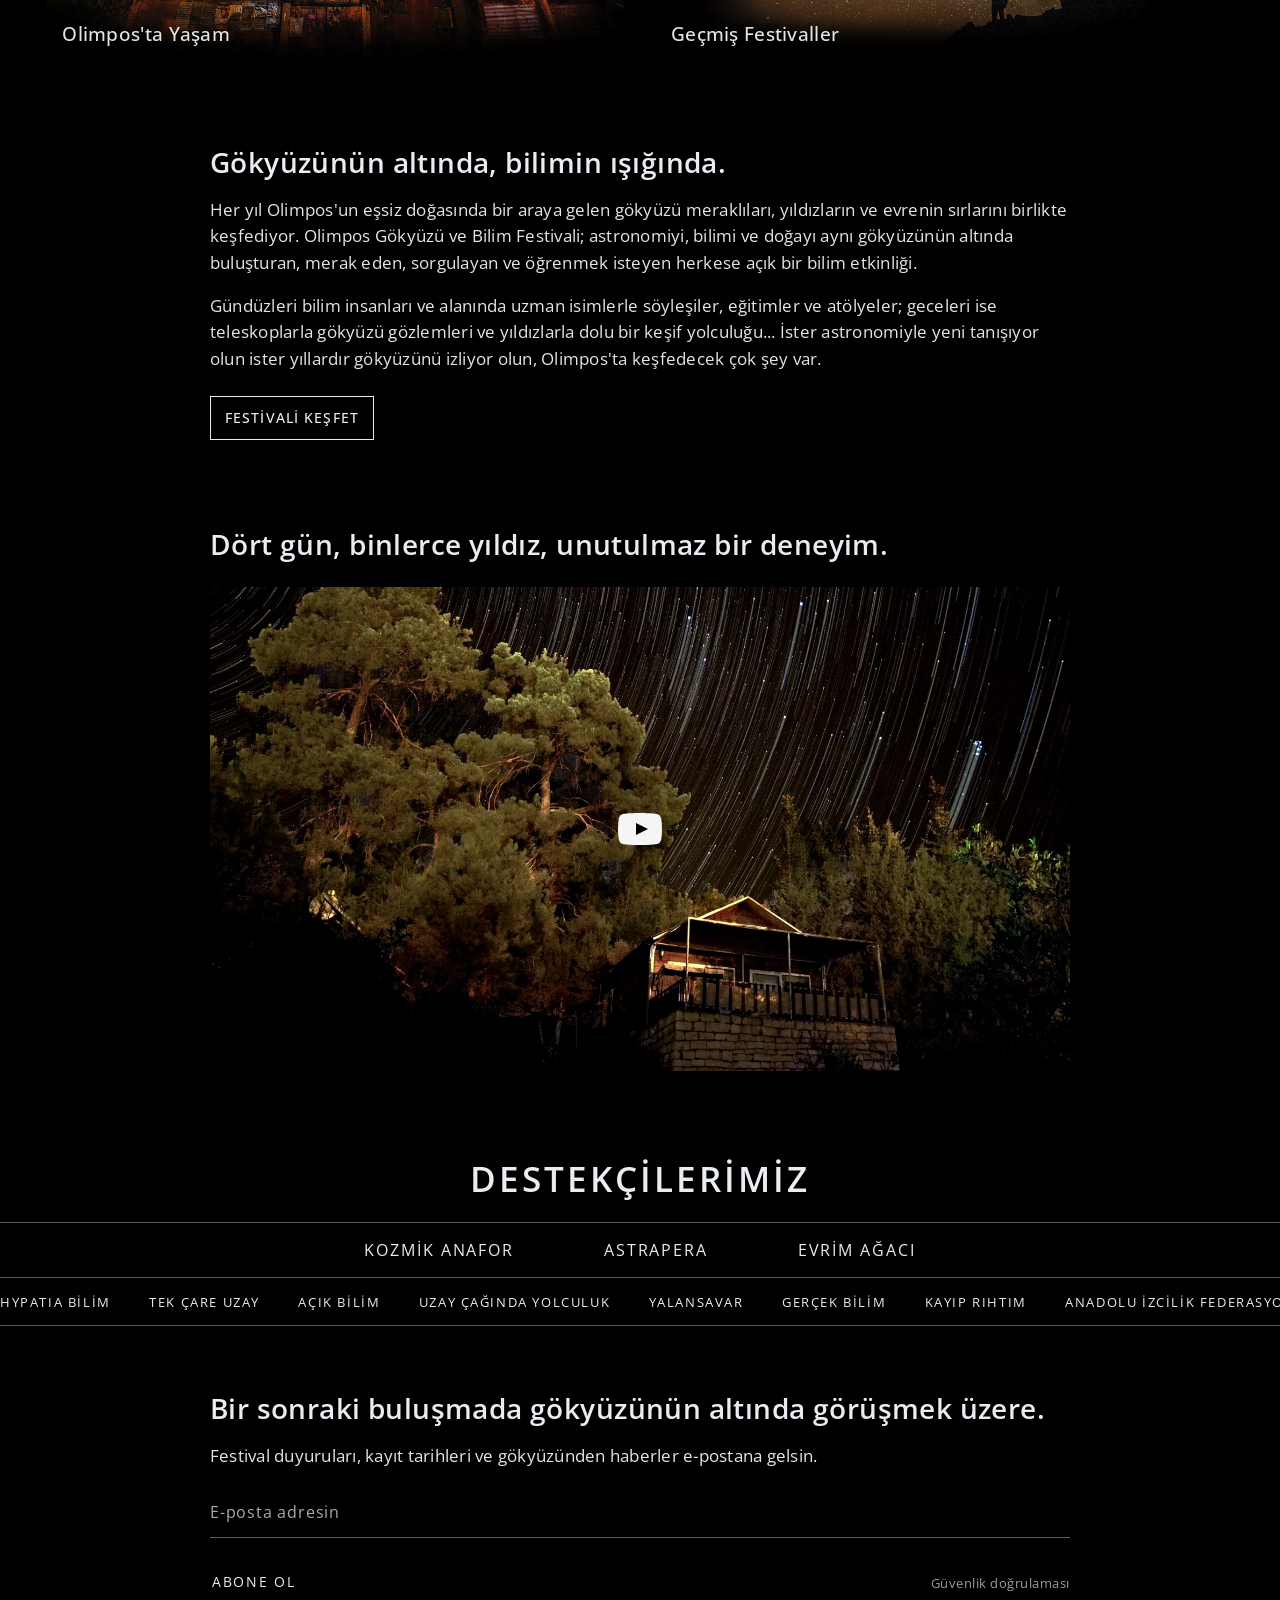
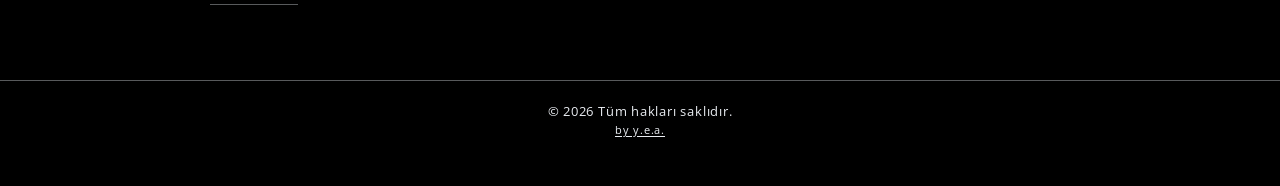
==== commit 51c74db2: "Fix hero layout on landscape phones" ====
--- a/index.html
+++ b/index.html
@@ -13,7 +13,7 @@
     <link rel="stylesheet" href="styles.css?v=20261112-alignment">
     <link rel="stylesheet" href="revision-type.css?v=20261112-alignment">
     <link rel="stylesheet" href="revision-supporters.css?v=20261114-mobile">
-    <link rel="stylesheet" href="revision-hero.css?v=20261114-mobile">
+    <link rel="stylesheet" href="revision-hero.css?v=20261125-landscape">
     <link rel="stylesheet" href="exploration.css?v=20261122-random">
     <script type="module" src="main.js?v=20261122-random"></script>
   </head>
--- a/revision-hero.css
+++ b/revision-hero.css
@@ -90,3 +90,19 @@
   .hero { height: var(--hero-stage-height); }
   .hero-stage { position: relative; top: auto; }
 }
+
+/* Short landscape phone screens need artwork sized by height, not width. */
+@media (orientation: landscape) and (max-height: 500px) and (max-width: 1000px) {
+  .hero { --hero-stage-height: calc(78vh + 240px); }
+  .hero-art { top: 0; height: 78vh; }
+  .hero-art-frame { height: 100%; }
+  .hero-sky { top: 0; height: 100% !important; }
+  .hero-mountains { left: 0; top: auto; bottom: 0; width: 100%; height: 17.52% !important; object-fit: cover; }
+  .festival-logo { width: min(18vw, 28vh); left: 50%; margin-left: calc(min(18vw, 28vh) / -2); top: 20%; }
+  .hero-telescope { left: 58%; top: 60%; width: min(10vw, 16vh); height: auto !important; }
+  .hero-copy { top: calc(78vh + 20px); bottom: auto; padding-inline: 5vw; }
+  .hero-copy h1 { font-size: clamp(25px, 4vw, 36px); white-space: normal; }
+  .hero-date, .hero-tagline { font-size: clamp(14px, 2vw, 17px); }
+  .hero-tagline { margin-top: 8px; }
+  .outline-link.hero-cta { margin-top: 12px; }
+}
